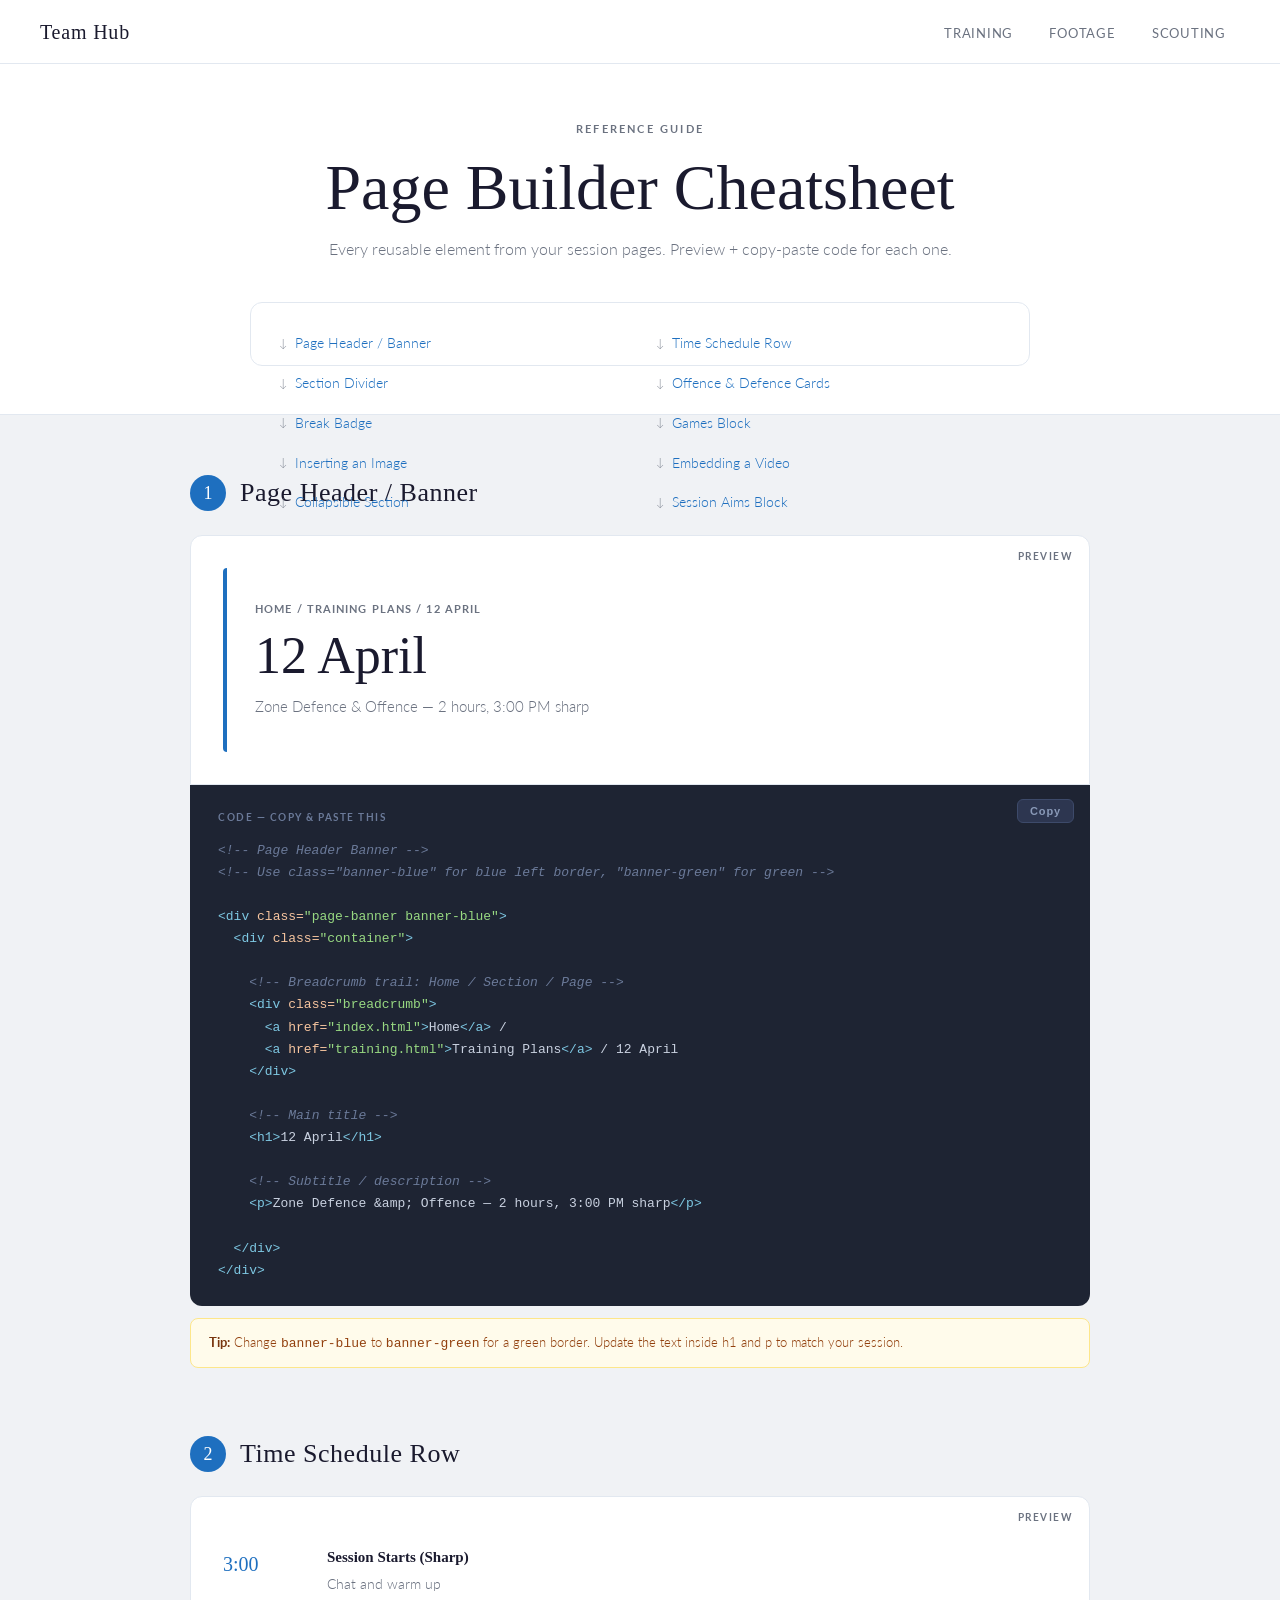
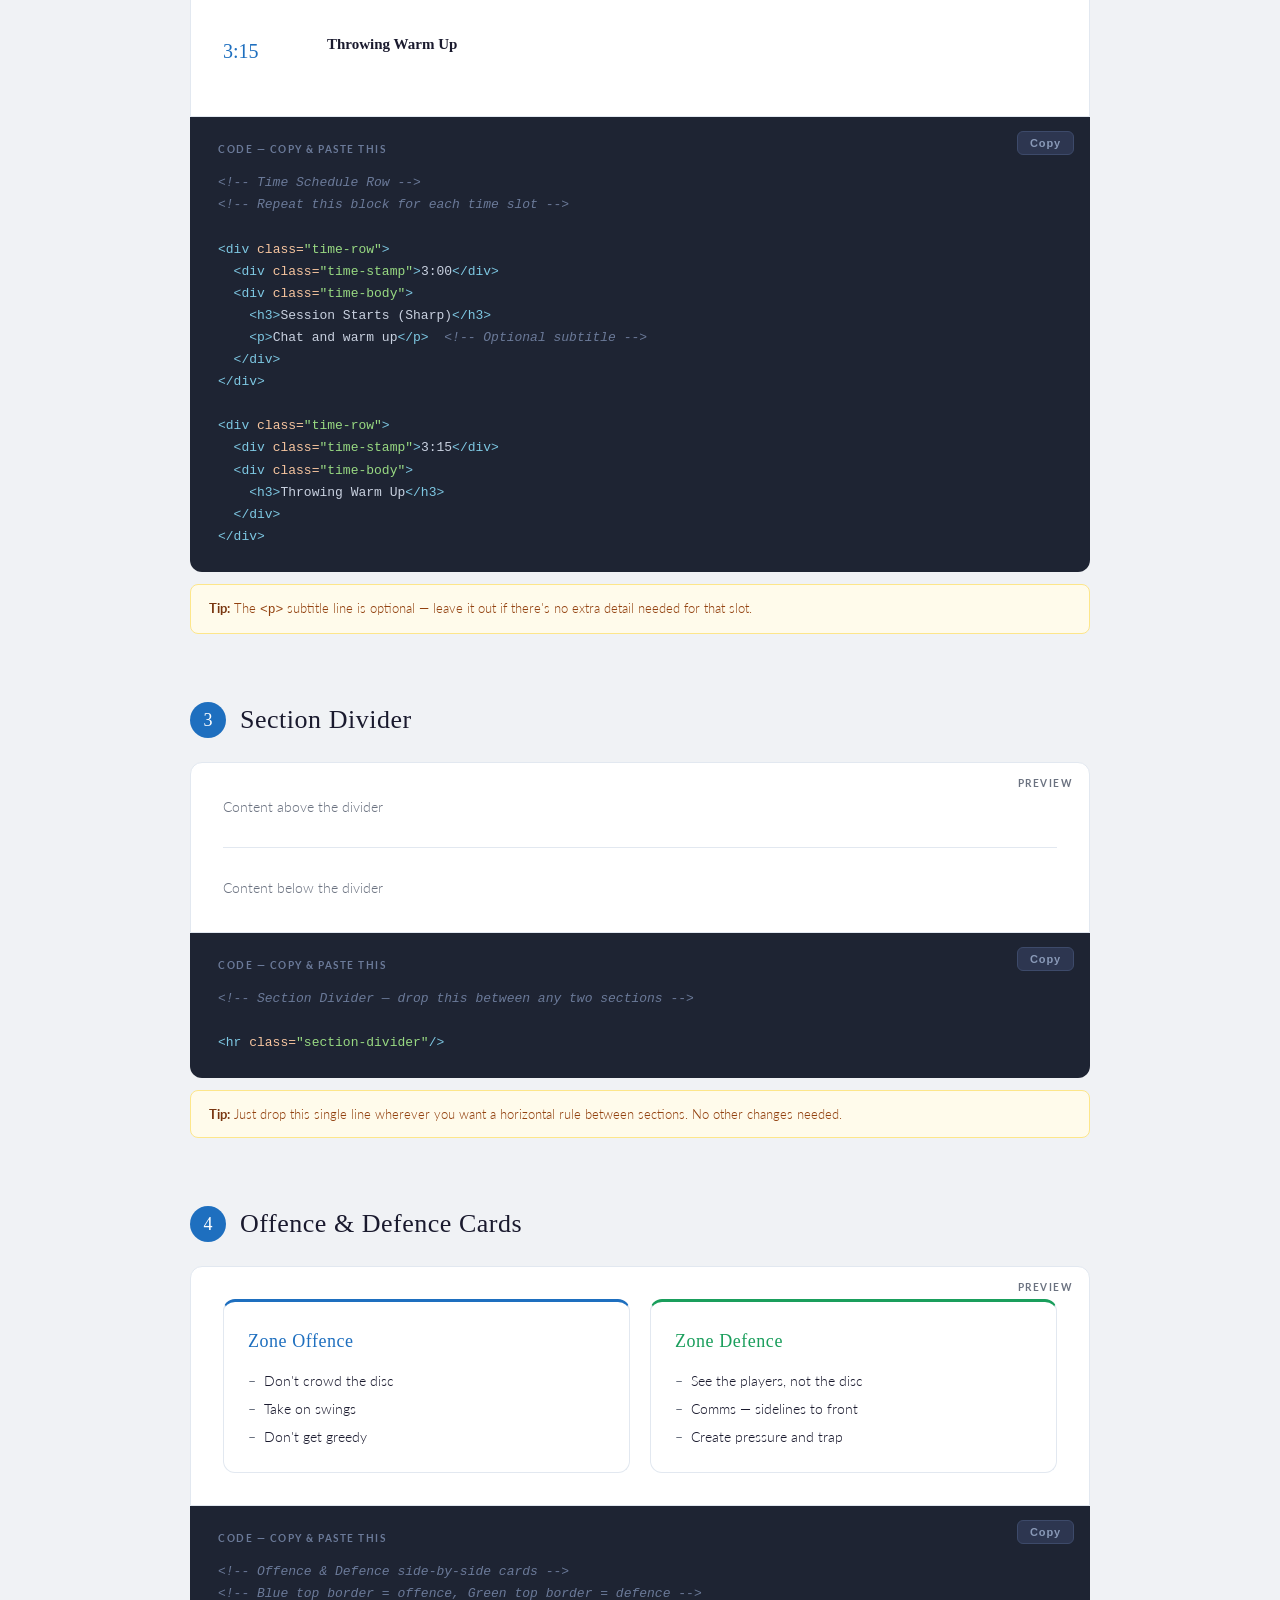
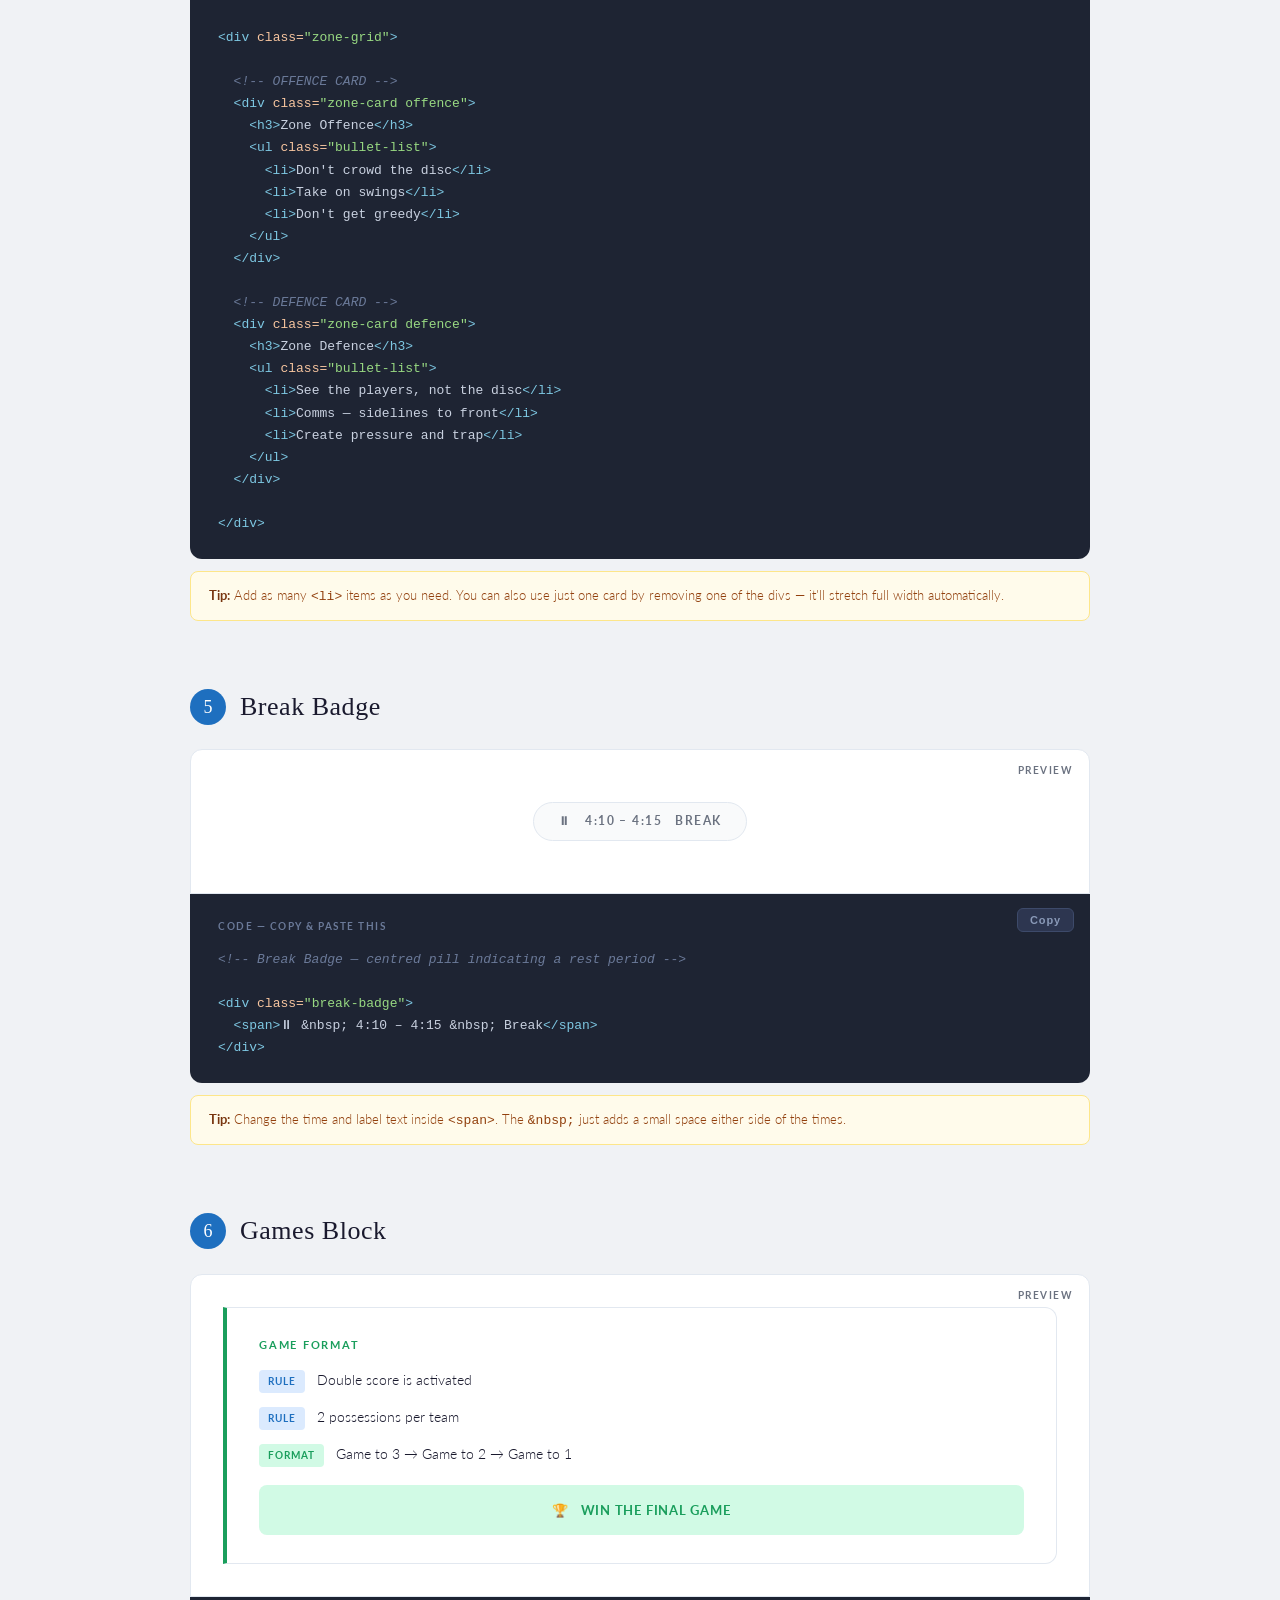
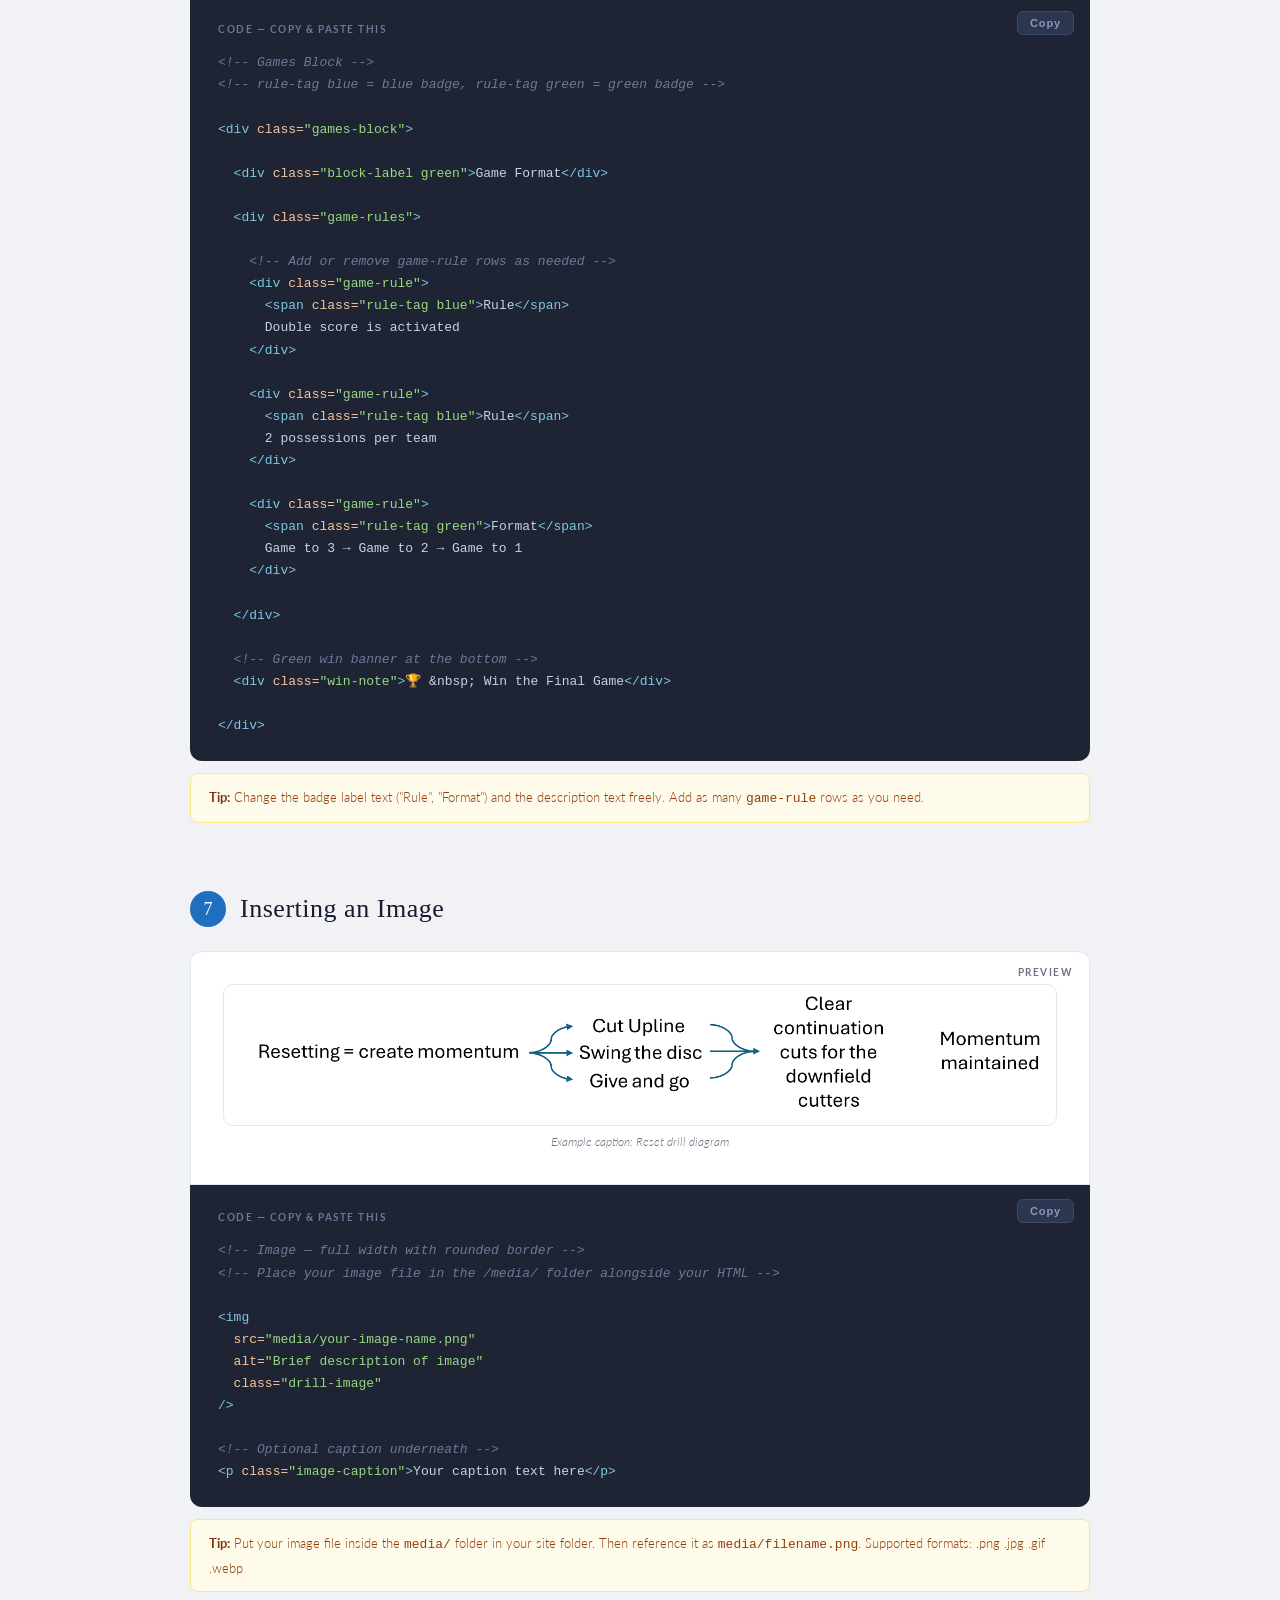
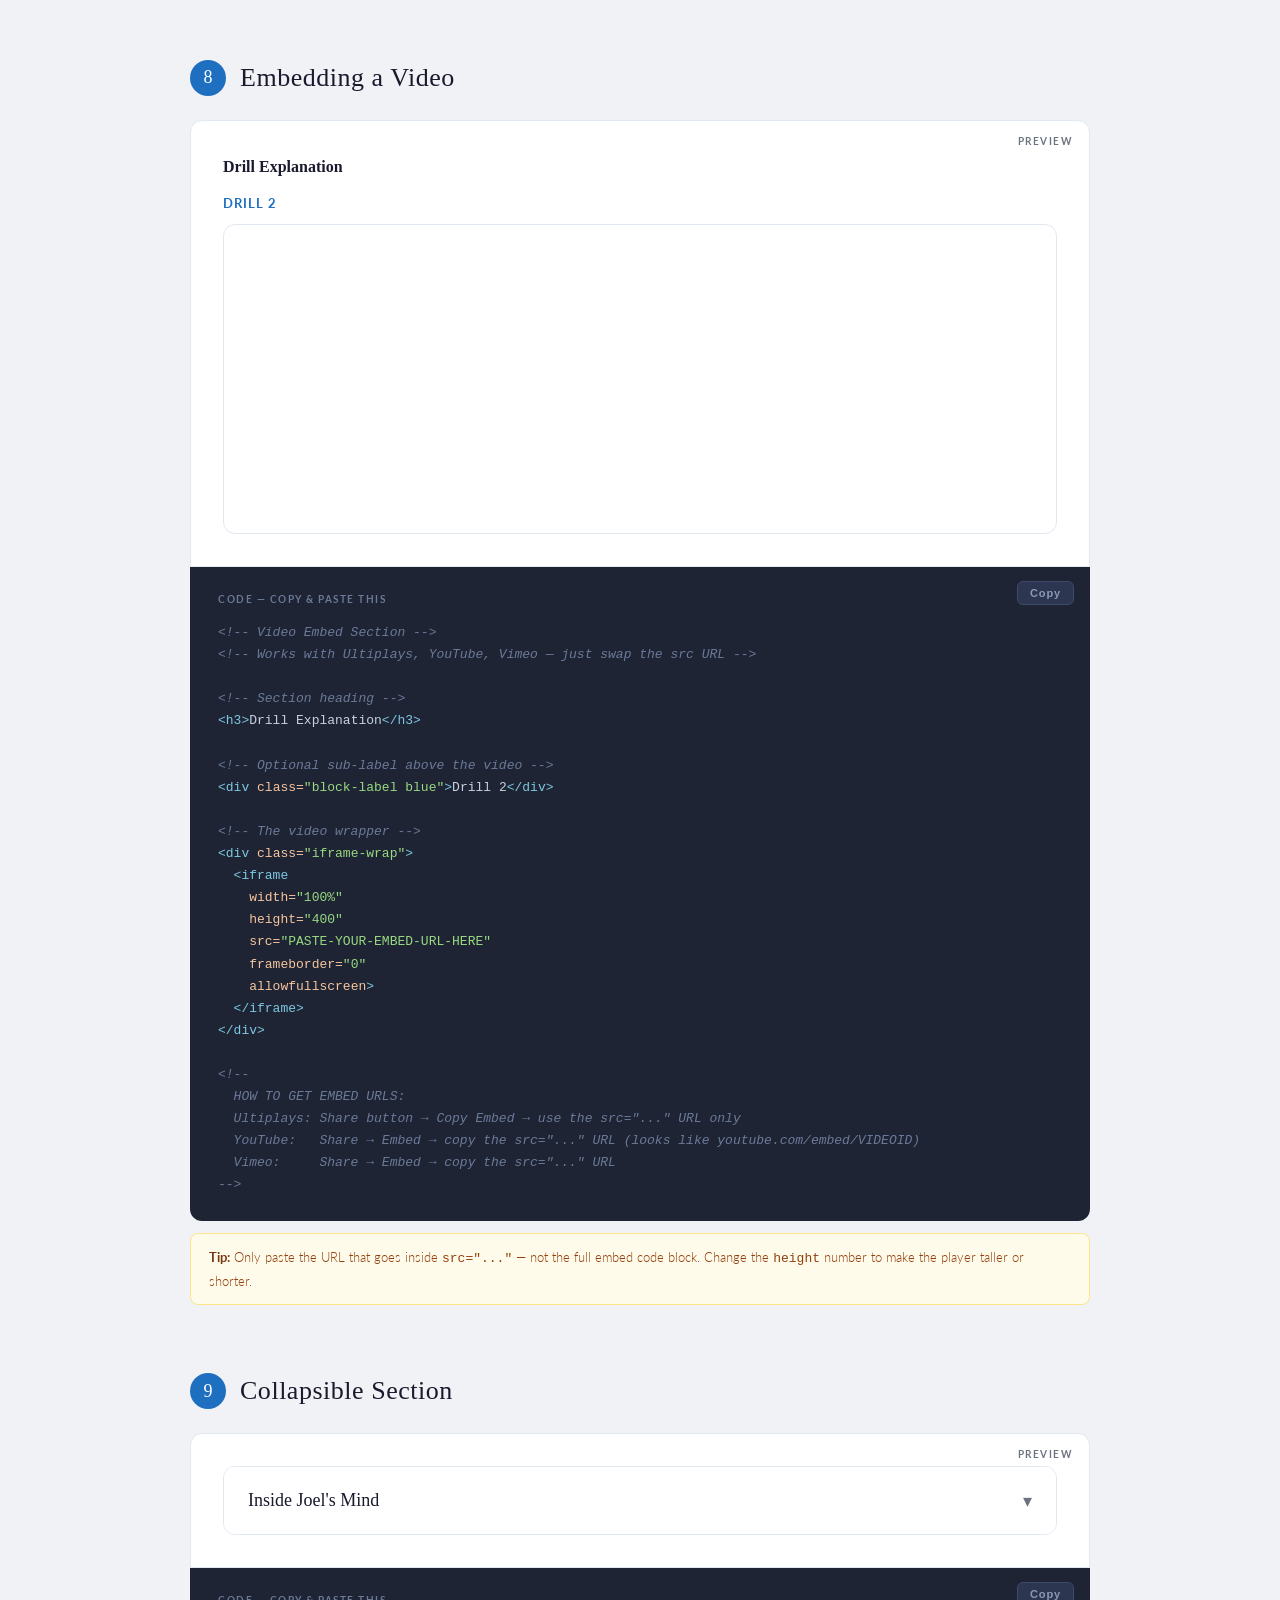
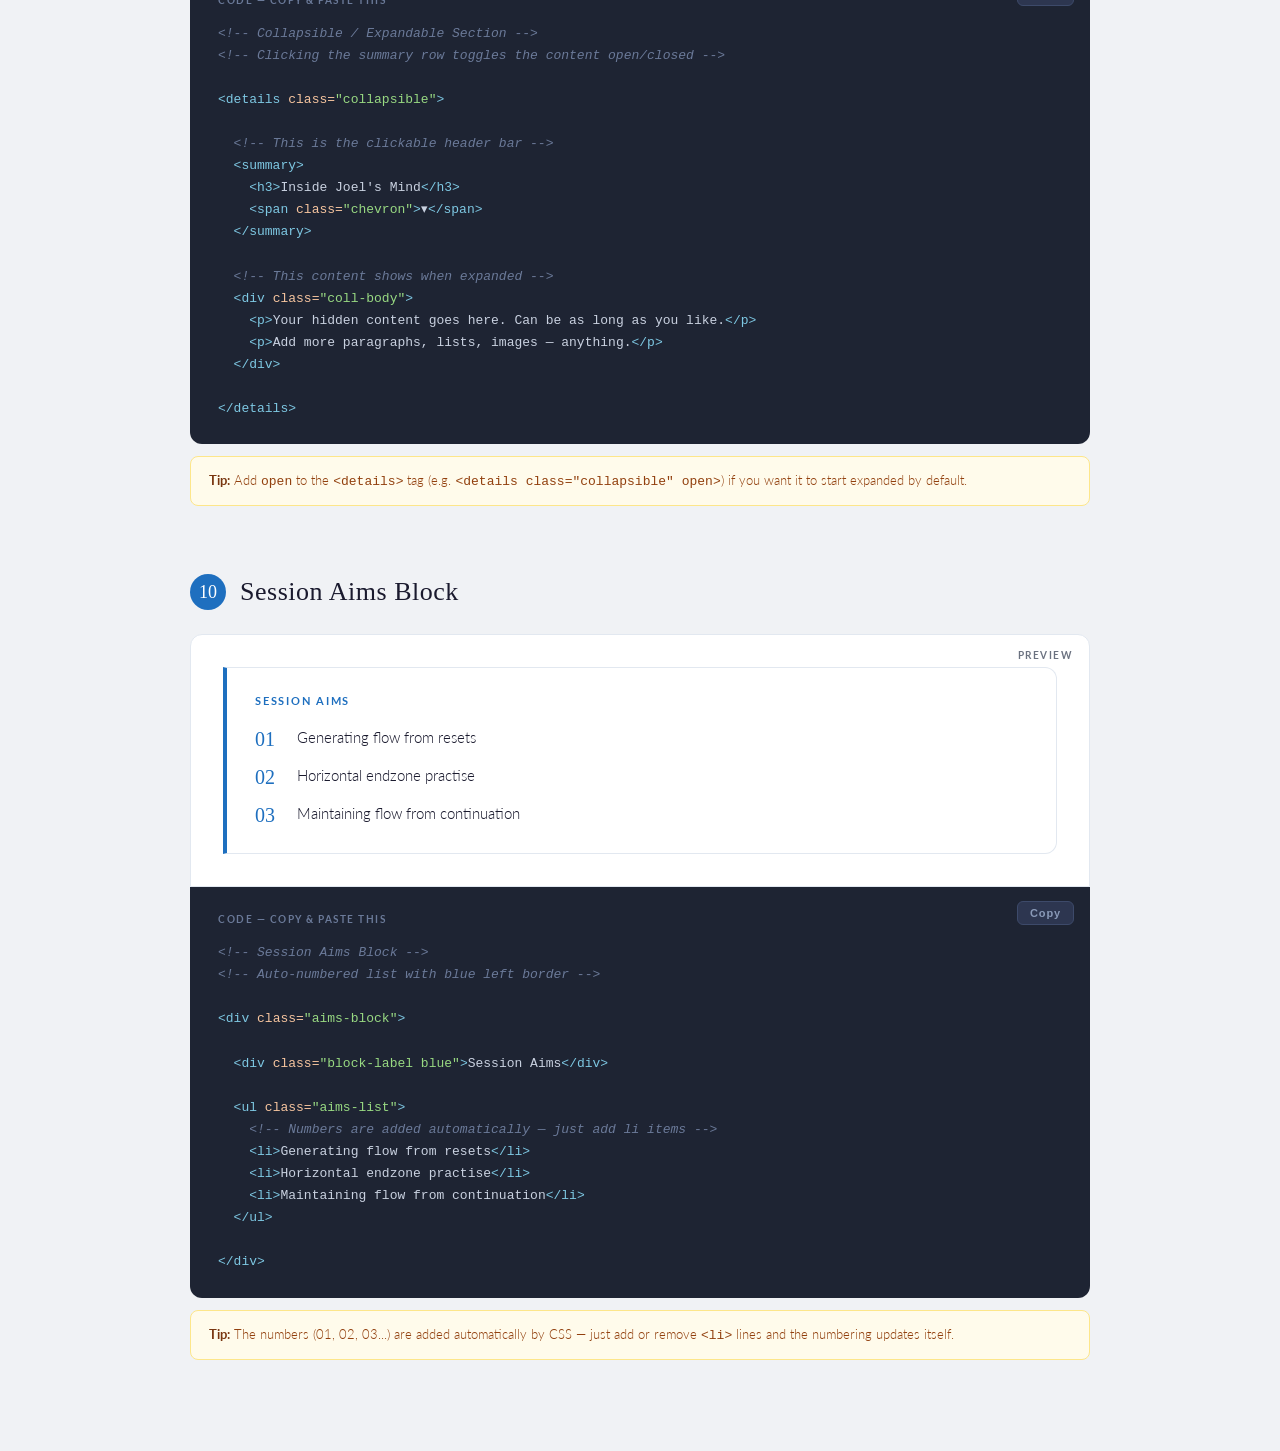
==== cheatsheet.html @ 5d192bc7 "removed Site" ====
<!DOCTYPE html>
<html lang="en">
<head>
  <meta charset="UTF-8"/>
  <meta name="viewport" content="width=device-width, initial-scale=1.0"/>
  <title>Page Builder Cheatsheet — Team Hub</title>
  <link rel="stylesheet" href="style.css"/>
  <style>

    /* =============================================
       TUTORIAL PAGE STYLES
       ============================================= */

    body { background: #f0f2f5; }

    .tut-hero {
      background: var(--white);
      border-bottom: 1px solid var(--border);
      padding: 56px 40px 48px;
      text-align: center;
    }

    .tut-hero .eyebrow {
      font-size: 11px;
      font-weight: 700;
      letter-spacing: 0.2em;
      text-transform: uppercase;
      color: var(--muted);
      margin-bottom: 14px;
    }

    .tut-hero h1 {
      font-size: clamp(36px, 6vw, 64px);
      color: var(--text);
      line-height: 1.1;
    }

    .tut-hero p {
      margin-top: 12px;
      font-size: 16px;
      color: var(--muted);
    }

    /* Table of contents */
    .toc {
      max-width: 780px;
      margin: 40px auto 0;
      background: var(--white);
      border: 1px solid var(--border);
      border-radius: 12px;
      padding: 24px 28px;
      display: grid;
      grid-template-columns: 1fr 1fr;
      gap: 8px 32px;
    }

    @media (max-width: 600px) { .toc { grid-template-columns: 1fr; } }

    .toc a {
      font-size: 14px;
      color: var(--blue);
      text-decoration: none;
      padding: 4px 0;
      display: flex;
      align-items: center;
      gap: 8px;
    }

    .toc a:hover { text-decoration: underline; }
    .toc a::before { content: '↓'; font-size: 11px; color: var(--muted); }

    /* Main layout */
    .tut-container {
      max-width: 980px;
      margin: 0 auto;
      padding: 56px 40px 100px;
      display: flex;
      flex-direction: column;
      gap: 64px;
    }

    /* Each component section */
    .component-section {
      display: flex;
      flex-direction: column;
      gap: 0;
    }

    .component-label {
      display: flex;
      align-items: center;
      gap: 14px;
      margin-bottom: 20px;
    }

    .component-label h2 {
      font-size: 26px;
      letter-spacing: 0.02em;
      color: var(--text);
    }

    .component-label .num {
      background: var(--blue);
      color: white;
      font-family: 'Mackintosh', Georgia, serif;
      font-size: 18px;
      width: 36px;
      height: 36px;
      border-radius: 50%;
      display: flex;
      align-items: center;
      justify-content: center;
      flex-shrink: 0;
    }

    /* Preview box */
    .preview-box {
      background: var(--white);
      border: 1px solid var(--border);
      border-radius: 12px 12px 0 0;
      padding: 32px;
      position: relative;
    }

    .preview-box::before {
      content: 'PREVIEW';
      position: absolute;
      top: 12px;
      right: 16px;
      font-size: 10px;
      font-weight: 700;
      letter-spacing: 0.15em;
      color: var(--muted);
    }

    /* Code box */
    .code-box {
      background: #1e2433;
      border-radius: 0 0 12px 12px;
      padding: 24px 28px;
      position: relative;
      overflow-x: auto;
    }

    .code-box::before {
      content: 'CODE — COPY & PASTE THIS';
      display: block;
      font-size: 10px;
      font-weight: 700;
      letter-spacing: 0.15em;
      color: #6b7a99;
      margin-bottom: 14px;
    }

    .code-box pre {
      margin: 0;
      white-space: pre;
      font-family: 'Courier New', monospace;
      font-size: 13px;
      line-height: 1.7;
      color: #c9d1e0;
    }

    .code-box .tag { color: #7ec8e3; }
    .code-box .attr { color: #f7c59f; }
    .code-box .val { color: #98d982; }
    .code-box .comment { color: #6b7a99; font-style: italic; }
    .code-box .str { color: #f4a261; }

    .copy-btn {
      position: absolute;
      top: 14px;
      right: 16px;
      background: #2d3650;
      border: 1px solid #3d4a6a;
      border-radius: 6px;
      padding: 5px 12px;
      font-size: 11px;
      font-weight: 700;
      letter-spacing: 0.08em;
      color: #8a9ab8;
      cursor: pointer;
      transition: background 0.2s, color 0.2s;
    }

    .copy-btn:hover { background: #3d4a6a; color: #c9d1e0; }
    .copy-btn.copied { background: var(--green); color: white; border-color: var(--green); }

    .tip-box {
      background: #fffbeb;
      border: 1px solid #fde68a;
      border-radius: 8px;
      padding: 12px 18px;
      font-size: 13px;
      color: #92400e;
      margin-top: 12px;
    }

    .tip-box strong { color: #78350f; }

    /* =============================================
       ALL THE ACTUAL COMPONENTS (reused from sessions)
       ============================================= */

    /* --- Page banner --- */
    .page-banner { padding: 48px 32px 40px; border-bottom: 1px solid var(--border); background: var(--white); }
    .page-banner .breadcrumb { font-size: 12px; letter-spacing: 0.1em; text-transform: uppercase; color: var(--muted); margin-bottom: 10px; }
    .page-banner h1 { font-size: clamp(36px, 6vw, 64px); line-height: 1.1; letter-spacing: 0.02em; color: var(--text); }
    .page-banner p { margin-top: 10px; font-size: 15px; color: var(--muted); }
    .banner-blue { border-left: 4px solid var(--blue); padding-left: 28px; }

    /* --- Divider --- */
    .section-divider { border: none; border-top: 1px solid var(--border); margin: 28px 0; }

    /* --- Time row --- */
    .time-row { display: grid; grid-template-columns: 80px 1fr; gap: 24px; align-items: start; padding: 16px 0; border-bottom: 1px solid var(--border); }
    .time-stamp { font-family: 'Mackintosh', Georgia, serif; font-size: 20px; color: var(--blue); padding-top: 2px; }
    .time-body h3 { font-size: 15px; font-weight: 700; color: var(--text); margin-bottom: 2px; }
    .time-body p { font-size: 14px; color: var(--muted); }

    /* --- Zone cards --- */
    .zone-grid { display: grid; grid-template-columns: 1fr 1fr; gap: 20px; }
    .zone-card { background: var(--white); border: 1px solid var(--border); border-radius: 12px; padding: 24px; }
    .zone-card.offence { border-top: 3px solid var(--blue); }
    .zone-card.defence { border-top: 3px solid var(--green); }
    .zone-card h3 { font-size: 18px; letter-spacing: 0.03em; margin-bottom: 14px; }
    .zone-card.offence h3 { color: var(--blue); }
    .zone-card.defence h3 { color: var(--green); }
    .bullet-list { list-style: none; display: flex; flex-direction: column; gap: 8px; }
    .bullet-list li { font-size: 13.5px; color: var(--text); padding-left: 16px; position: relative; line-height: 1.5; }
    .bullet-list li::before { content: '–'; position: absolute; left: 0; color: var(--muted); }

    /* --- Games block --- */
    .games-block { background: var(--white); border: 1px solid var(--border); border-left: 4px solid var(--green); border-radius: 0 12px 12px 0; padding: 28px 32px; }
    .block-label { font-size: 11px; font-weight: 700; letter-spacing: 0.16em; text-transform: uppercase; margin-bottom: 14px; }
    .block-label.green { color: var(--green); }
    .block-label.blue { color: var(--blue); }
    .game-rules { display: flex; flex-direction: column; gap: 12px; }
    .game-rule { display: flex; align-items: flex-start; gap: 12px; font-size: 14px; color: var(--text); }
    .rule-tag { font-size: 10px; font-weight: 700; letter-spacing: 0.1em; text-transform: uppercase; padding: 3px 9px; border-radius: 4px; white-space: nowrap; margin-top: 2px; }
    .rule-tag.blue { background: var(--blue-light); color: var(--blue); }
    .rule-tag.green { background: var(--green-light); color: var(--green); }
    .win-note { margin-top: 18px; padding: 14px 20px; background: var(--green-light); border-radius: 8px; font-size: 13px; font-weight: 700; letter-spacing: 0.06em; text-transform: uppercase; color: var(--green); text-align: center; }

    /* --- Break badge --- */
    .break-badge { display: flex; justify-content: center; margin: 20px 0; }
    .break-badge span { background: #f9fafb; border: 1px solid var(--border); border-radius: 99px; padding: 8px 24px; font-size: 12px; font-weight: 700; letter-spacing: 0.12em; text-transform: uppercase; color: var(--muted); }

    /* --- Image --- */
    .drill-image { width: 100%; border-radius: 10px; border: 1px solid var(--border); display: block; }
    .image-caption { font-size: 12px; color: var(--muted); font-style: italic; text-align: center; margin-top: 6px; }

    /* --- Iframe wrap --- */
    .iframe-wrap { background: var(--white); border: 1px solid var(--border); border-radius: 12px; overflow: hidden; padding: 4px; }
    .iframe-wrap iframe { display: block; width: 100%; border-radius: 9px; }

    /* --- Collapsible --- */
    .collapsible { border: 1px solid var(--border); border-radius: 12px; overflow: hidden; }
    .collapsible summary { display: flex; align-items: center; justify-content: space-between; padding: 18px 24px; cursor: pointer; background: var(--white); list-style: none; user-select: none; }
    .collapsible summary::-webkit-details-marker { display: none; }
    .collapsible summary h3 { font-size: 18px; color: var(--text); }
    .collapsible summary .chevron { font-size: 18px; color: var(--muted); transition: transform 0.3s; }
    details[open] .chevron { transform: rotate(180deg); }
    .collapsible .coll-body { padding: 24px; background: #fafbfc; border-top: 1px solid var(--border); font-size: 14px; color: var(--text); line-height: 1.8; }

    /* --- Aims block --- */
    .aims-block { background: var(--white); border: 1px solid var(--border); border-left: 4px solid var(--blue); border-radius: 0 12px 12px 0; padding: 24px 28px; }
    .aims-list { list-style: none; counter-reset: aims; display: flex; flex-direction: column; gap: 10px; }
    .aims-list li { counter-increment: aims; display: flex; align-items: flex-start; gap: 14px; font-size: 15px; color: var(--text); }
    .aims-list li::before { content: counter(aims, decimal-leading-zero); font-family: 'Mackintosh', Georgia, serif; font-size: 20px; color: var(--blue); min-width: 28px; line-height: 1.4; }

  </style>
</head>
<body>

  <nav>
    <a class="nav-logo" href="index.html">Team Hub</a>
    <ul class="nav-links">
      <li><a href="training.html">Training</a></li>
      <li><a href="footage.html">Footage</a></li>
      <li><a href="scouting.html">Scouting</a></li>
    </ul>
  </nav>

  <!-- Hero -->
  <div class="tut-hero">
    <div class="eyebrow">Reference Guide</div>
    <h1>Page Builder Cheatsheet</h1>
    <p>Every reusable element from your session pages. Preview + copy-paste code for each one.</p>

    <nav class="toc">
      <a href="#banner">Page Header / Banner</a>
      <a href="#timeline">Time Schedule Row</a>
      <a href="#divider">Section Divider</a>
      <a href="#zone-cards">Offence &amp; Defence Cards</a>
      <a href="#break">Break Badge</a>
      <a href="#games">Games Block</a>
      <a href="#image">Inserting an Image</a>
      <a href="#video">Embedding a Video</a>
      <a href="#collapsible">Collapsible Section</a>
      <a href="#aims">Session Aims Block</a>
    </nav>
  </div>

  <div class="tut-container">

    <!-- ============================================================
         1. PAGE HEADER / BANNER
         ============================================================ -->
    <div class="component-section" id="banner">
      <div class="component-label">
        <div class="num">1</div>
        <h2>Page Header / Banner</h2>
      </div>

      <div class="preview-box">
        <div style="background:var(--white); border-left:4px solid var(--blue); padding: 32px 28px; border-radius:4px;">
          <div style="font-size:11px;font-weight:700;letter-spacing:0.1em;text-transform:uppercase;color:var(--muted);margin-bottom:8px;">
            <a href="#" style="color:var(--muted);text-decoration:none;">Home</a> / <a href="#" style="color:var(--muted);text-decoration:none;">Training Plans</a> / 12 April
          </div>
          <h1 style="font-size:52px;line-height:1.1;color:var(--text);">12 April</h1>
          <p style="margin-top:10px;font-size:15px;color:var(--muted);">Zone Defence &amp; Offence — 2 hours, 3:00 PM sharp</p>
        </div>
      </div>

      <div class="code-box">
        <button class="copy-btn" onclick="copyCode(this)">Copy</button>
        <pre>
<span class="comment">&lt;!-- Page Header Banner --&gt;</span>
<span class="comment">&lt;!-- Use class="banner-blue" for blue left border, "banner-green" for green --&gt;</span>

<span class="tag">&lt;div</span> <span class="attr">class=</span><span class="val">"page-banner banner-blue"</span><span class="tag">&gt;</span>
  <span class="tag">&lt;div</span> <span class="attr">class=</span><span class="val">"container"</span><span class="tag">&gt;</span>

    <span class="comment">&lt;!-- Breadcrumb trail: Home / Section / Page --&gt;</span>
    <span class="tag">&lt;div</span> <span class="attr">class=</span><span class="val">"breadcrumb"</span><span class="tag">&gt;</span>
      <span class="tag">&lt;a</span> <span class="attr">href=</span><span class="val">"index.html"</span><span class="tag">&gt;</span>Home<span class="tag">&lt;/a&gt;</span> /
      <span class="tag">&lt;a</span> <span class="attr">href=</span><span class="val">"training.html"</span><span class="tag">&gt;</span>Training Plans<span class="tag">&lt;/a&gt;</span> / 12 April
    <span class="tag">&lt;/div&gt;</span>

    <span class="comment">&lt;!-- Main title --&gt;</span>
    <span class="tag">&lt;h1&gt;</span>12 April<span class="tag">&lt;/h1&gt;</span>

    <span class="comment">&lt;!-- Subtitle / description --&gt;</span>
    <span class="tag">&lt;p&gt;</span>Zone Defence &amp;amp; Offence — 2 hours, 3:00 PM sharp<span class="tag">&lt;/p&gt;</span>

  <span class="tag">&lt;/div&gt;</span>
<span class="tag">&lt;/div&gt;</span></pre>
      </div>
      <div class="tip-box"><strong>Tip:</strong> Change <code>banner-blue</code> to <code>banner-green</code> for a green border. Update the text inside h1 and p to match your session.</div>
    </div>


    <!-- ============================================================
         2. TIME SCHEDULE ROW
         ============================================================ -->
    <div class="component-section" id="timeline">
      <div class="component-label">
        <div class="num">2</div>
        <h2>Time Schedule Row</h2>
      </div>

      <div class="preview-box">
        <div class="time-row" style="border-bottom:none;">
          <div class="time-stamp">3:00</div>
          <div class="time-body">
            <h3>Session Starts (Sharp)</h3>
            <p>Chat and warm up</p>
          </div>
        </div>
        <div class="time-row" style="border-bottom:none; margin-top:4px;">
          <div class="time-stamp">3:15</div>
          <div class="time-body">
            <h3>Throwing Warm Up</h3>
          </div>
        </div>
      </div>

      <div class="code-box">
        <button class="copy-btn" onclick="copyCode(this)">Copy</button>
        <pre>
<span class="comment">&lt;!-- Time Schedule Row --&gt;</span>
<span class="comment">&lt;!-- Repeat this block for each time slot --&gt;</span>

<span class="tag">&lt;div</span> <span class="attr">class=</span><span class="val">"time-row"</span><span class="tag">&gt;</span>
  <span class="tag">&lt;div</span> <span class="attr">class=</span><span class="val">"time-stamp"</span><span class="tag">&gt;</span>3:00<span class="tag">&lt;/div&gt;</span>
  <span class="tag">&lt;div</span> <span class="attr">class=</span><span class="val">"time-body"</span><span class="tag">&gt;</span>
    <span class="tag">&lt;h3&gt;</span>Session Starts (Sharp)<span class="tag">&lt;/h3&gt;</span>
    <span class="tag">&lt;p&gt;</span>Chat and warm up<span class="tag">&lt;/p&gt;</span>  <span class="comment">&lt;!-- Optional subtitle --&gt;</span>
  <span class="tag">&lt;/div&gt;</span>
<span class="tag">&lt;/div&gt;</span>

<span class="tag">&lt;div</span> <span class="attr">class=</span><span class="val">"time-row"</span><span class="tag">&gt;</span>
  <span class="tag">&lt;div</span> <span class="attr">class=</span><span class="val">"time-stamp"</span><span class="tag">&gt;</span>3:15<span class="tag">&lt;/div&gt;</span>
  <span class="tag">&lt;div</span> <span class="attr">class=</span><span class="val">"time-body"</span><span class="tag">&gt;</span>
    <span class="tag">&lt;h3&gt;</span>Throwing Warm Up<span class="tag">&lt;/h3&gt;</span>
  <span class="tag">&lt;/div&gt;</span>
<span class="tag">&lt;/div&gt;</span></pre>
      </div>
      <div class="tip-box"><strong>Tip:</strong> The <code>&lt;p&gt;</code> subtitle line is optional — leave it out if there's no extra detail needed for that slot.</div>
    </div>


    <!-- ============================================================
         3. SECTION DIVIDER
         ============================================================ -->
    <div class="component-section" id="divider">
      <div class="component-label">
        <div class="num">3</div>
        <h2>Section Divider</h2>
      </div>

      <div class="preview-box">
        <p style="font-size:14px;color:var(--muted);margin-bottom:16px;">Content above the divider</p>
        <hr class="section-divider"/>
        <p style="font-size:14px;color:var(--muted);margin-top:16px;">Content below the divider</p>
      </div>

      <div class="code-box">
        <button class="copy-btn" onclick="copyCode(this)">Copy</button>
        <pre>
<span class="comment">&lt;!-- Section Divider — drop this between any two sections --&gt;</span>

<span class="tag">&lt;hr</span> <span class="attr">class=</span><span class="val">"section-divider"</span><span class="tag">/&gt;</span></pre>
      </div>
      <div class="tip-box"><strong>Tip:</strong> Just drop this single line wherever you want a horizontal rule between sections. No other changes needed.</div>
    </div>


    <!-- ============================================================
         4. OFFENCE & DEFENCE CARDS
         ============================================================ -->
    <div class="component-section" id="zone-cards">
      <div class="component-label">
        <div class="num">4</div>
        <h2>Offence &amp; Defence Cards</h2>
      </div>

      <div class="preview-box">
        <div class="zone-grid">
          <div class="zone-card offence">
            <h3>Zone Offence</h3>
            <ul class="bullet-list">
              <li>Don't crowd the disc</li>
              <li>Take on swings</li>
              <li>Don't get greedy</li>
            </ul>
          </div>
          <div class="zone-card defence">
            <h3>Zone Defence</h3>
            <ul class="bullet-list">
              <li>See the players, not the disc</li>
              <li>Comms — sidelines to front</li>
              <li>Create pressure and trap</li>
            </ul>
          </div>
        </div>
      </div>

      <div class="code-box">
        <button class="copy-btn" onclick="copyCode(this)">Copy</button>
        <pre>
<span class="comment">&lt;!-- Offence & Defence side-by-side cards --&gt;</span>
<span class="comment">&lt;!-- Blue top border = offence, Green top border = defence --&gt;</span>

<span class="tag">&lt;div</span> <span class="attr">class=</span><span class="val">"zone-grid"</span><span class="tag">&gt;</span>

  <span class="comment">&lt;!-- OFFENCE CARD --&gt;</span>
  <span class="tag">&lt;div</span> <span class="attr">class=</span><span class="val">"zone-card offence"</span><span class="tag">&gt;</span>
    <span class="tag">&lt;h3&gt;</span>Zone Offence<span class="tag">&lt;/h3&gt;</span>
    <span class="tag">&lt;ul</span> <span class="attr">class=</span><span class="val">"bullet-list"</span><span class="tag">&gt;</span>
      <span class="tag">&lt;li&gt;</span>Don't crowd the disc<span class="tag">&lt;/li&gt;</span>
      <span class="tag">&lt;li&gt;</span>Take on swings<span class="tag">&lt;/li&gt;</span>
      <span class="tag">&lt;li&gt;</span>Don't get greedy<span class="tag">&lt;/li&gt;</span>
    <span class="tag">&lt;/ul&gt;</span>
  <span class="tag">&lt;/div&gt;</span>

  <span class="comment">&lt;!-- DEFENCE CARD --&gt;</span>
  <span class="tag">&lt;div</span> <span class="attr">class=</span><span class="val">"zone-card defence"</span><span class="tag">&gt;</span>
    <span class="tag">&lt;h3&gt;</span>Zone Defence<span class="tag">&lt;/h3&gt;</span>
    <span class="tag">&lt;ul</span> <span class="attr">class=</span><span class="val">"bullet-list"</span><span class="tag">&gt;</span>
      <span class="tag">&lt;li&gt;</span>See the players, not the disc<span class="tag">&lt;/li&gt;</span>
      <span class="tag">&lt;li&gt;</span>Comms — sidelines to front<span class="tag">&lt;/li&gt;</span>
      <span class="tag">&lt;li&gt;</span>Create pressure and trap<span class="tag">&lt;/li&gt;</span>
    <span class="tag">&lt;/ul&gt;</span>
  <span class="tag">&lt;/div&gt;</span>

<span class="tag">&lt;/div&gt;</span></pre>
      </div>
      <div class="tip-box"><strong>Tip:</strong> Add as many <code>&lt;li&gt;</code> items as you need. You can also use just one card by removing one of the divs — it'll stretch full width automatically.</div>
    </div>


    <!-- ============================================================
         5. BREAK BADGE
         ============================================================ -->
    <div class="component-section" id="break">
      <div class="component-label">
        <div class="num">5</div>
        <h2>Break Badge</h2>
      </div>

      <div class="preview-box">
        <div class="break-badge">
          <span>⏸ &nbsp; 4:10 – 4:15 &nbsp; Break</span>
        </div>
      </div>

      <div class="code-box">
        <button class="copy-btn" onclick="copyCode(this)">Copy</button>
        <pre>
<span class="comment">&lt;!-- Break Badge — centred pill indicating a rest period --&gt;</span>

<span class="tag">&lt;div</span> <span class="attr">class=</span><span class="val">"break-badge"</span><span class="tag">&gt;</span>
  <span class="tag">&lt;span&gt;</span>⏸ &amp;nbsp; 4:10 – 4:15 &amp;nbsp; Break<span class="tag">&lt;/span&gt;</span>
<span class="tag">&lt;/div&gt;</span></pre>
      </div>
      <div class="tip-box"><strong>Tip:</strong> Change the time and label text inside <code>&lt;span&gt;</code>. The <code>&amp;nbsp;</code> just adds a small space either side of the times.</div>
    </div>


    <!-- ============================================================
         6. GAMES BLOCK
         ============================================================ -->
    <div class="component-section" id="games">
      <div class="component-label">
        <div class="num">6</div>
        <h2>Games Block</h2>
      </div>

      <div class="preview-box">
        <div class="games-block">
          <div class="block-label green">Game Format</div>
          <div class="game-rules">
            <div class="game-rule">
              <span class="rule-tag blue">Rule</span>
              Double score is activated
            </div>
            <div class="game-rule">
              <span class="rule-tag blue">Rule</span>
              2 possessions per team
            </div>
            <div class="game-rule">
              <span class="rule-tag green">Format</span>
              Game to 3 → Game to 2 → Game to 1
            </div>
          </div>
          <div class="win-note">🏆 &nbsp; Win the Final Game</div>
        </div>
      </div>

      <div class="code-box">
        <button class="copy-btn" onclick="copyCode(this)">Copy</button>
        <pre>
<span class="comment">&lt;!-- Games Block --&gt;</span>
<span class="comment">&lt;!-- rule-tag blue = blue badge, rule-tag green = green badge --&gt;</span>

<span class="tag">&lt;div</span> <span class="attr">class=</span><span class="val">"games-block"</span><span class="tag">&gt;</span>

  <span class="tag">&lt;div</span> <span class="attr">class=</span><span class="val">"block-label green"</span><span class="tag">&gt;</span>Game Format<span class="tag">&lt;/div&gt;</span>

  <span class="tag">&lt;div</span> <span class="attr">class=</span><span class="val">"game-rules"</span><span class="tag">&gt;</span>

    <span class="comment">&lt;!-- Add or remove game-rule rows as needed --&gt;</span>
    <span class="tag">&lt;div</span> <span class="attr">class=</span><span class="val">"game-rule"</span><span class="tag">&gt;</span>
      <span class="tag">&lt;span</span> <span class="attr">class=</span><span class="val">"rule-tag blue"</span><span class="tag">&gt;</span>Rule<span class="tag">&lt;/span&gt;</span>
      Double score is activated
    <span class="tag">&lt;/div&gt;</span>

    <span class="tag">&lt;div</span> <span class="attr">class=</span><span class="val">"game-rule"</span><span class="tag">&gt;</span>
      <span class="tag">&lt;span</span> <span class="attr">class=</span><span class="val">"rule-tag blue"</span><span class="tag">&gt;</span>Rule<span class="tag">&lt;/span&gt;</span>
      2 possessions per team
    <span class="tag">&lt;/div&gt;</span>

    <span class="tag">&lt;div</span> <span class="attr">class=</span><span class="val">"game-rule"</span><span class="tag">&gt;</span>
      <span class="tag">&lt;span</span> <span class="attr">class=</span><span class="val">"rule-tag green"</span><span class="tag">&gt;</span>Format<span class="tag">&lt;/span&gt;</span>
      Game to 3 → Game to 2 → Game to 1
    <span class="tag">&lt;/div&gt;</span>

  <span class="tag">&lt;/div&gt;</span>

  <span class="comment">&lt;!-- Green win banner at the bottom --&gt;</span>
  <span class="tag">&lt;div</span> <span class="attr">class=</span><span class="val">"win-note"</span><span class="tag">&gt;</span>🏆 &amp;nbsp; Win the Final Game<span class="tag">&lt;/div&gt;</span>

<span class="tag">&lt;/div&gt;</span></pre>
      </div>
      <div class="tip-box"><strong>Tip:</strong> Change the badge label text ("Rule", "Format") and the description text freely. Add as many <code>game-rule</code> rows as you need.</div>
    </div>


    <!-- ============================================================
         7. INSERTING AN IMAGE
         ============================================================ -->
    <div class="component-section" id="image">
      <div class="component-label">
        <div class="num">7</div>
        <h2>Inserting an Image</h2>
      </div>

      <div class="preview-box">
        <img src="media/image4.png" alt="Example drill diagram" class="drill-image"/>
        <p class="image-caption">Example caption: Reset drill diagram</p>
      </div>

      <div class="code-box">
        <button class="copy-btn" onclick="copyCode(this)">Copy</button>
        <pre>
<span class="comment">&lt;!-- Image — full width with rounded border --&gt;</span>
<span class="comment">&lt;!-- Place your image file in the /media/ folder alongside your HTML --&gt;</span>

<span class="tag">&lt;img</span>
  <span class="attr">src=</span><span class="val">"media/your-image-name.png"</span>
  <span class="attr">alt=</span><span class="val">"Brief description of image"</span>
  <span class="attr">class=</span><span class="val">"drill-image"</span>
<span class="tag">/&gt;</span>

<span class="comment">&lt;!-- Optional caption underneath --&gt;</span>
<span class="tag">&lt;p</span> <span class="attr">class=</span><span class="val">"image-caption"</span><span class="tag">&gt;</span>Your caption text here<span class="tag">&lt;/p&gt;</span></pre>
      </div>
      <div class="tip-box"><strong>Tip:</strong> Put your image file inside the <code>media/</code> folder in your site folder. Then reference it as <code>media/filename.png</code>. Supported formats: .png .jpg .gif .webp</div>
    </div>


    <!-- ============================================================
         8. EMBEDDING A VIDEO
         ============================================================ -->
    <div class="component-section" id="video">
      <div class="component-label">
        <div class="num">8</div>
        <h2>Embedding a Video</h2>
      </div>

      <div class="preview-box">
        <h3 style="font-size:16px;font-weight:700;color:var(--text);margin-bottom:12px;">Drill Explanation</h3>
        <div style="font-size:13px;font-weight:700;letter-spacing:0.08em;text-transform:uppercase;color:var(--blue);margin-bottom:10px;">Drill 2</div>
        <div class="iframe-wrap">
          <iframe width="100%" height="300" src="https://www.ultiplays.com/embed/N3BJ0vMN4auEXJxwNj4R" frameborder="0" allowfullscreen></iframe>
        </div>
      </div>

      <div class="code-box">
        <button class="copy-btn" onclick="copyCode(this)">Copy</button>
        <pre>
<span class="comment">&lt;!-- Video Embed Section --&gt;</span>
<span class="comment">&lt;!-- Works with Ultiplays, YouTube, Vimeo — just swap the src URL --&gt;</span>

<span class="comment">&lt;!-- Section heading --&gt;</span>
<span class="tag">&lt;h3&gt;</span>Drill Explanation<span class="tag">&lt;/h3&gt;</span>

<span class="comment">&lt;!-- Optional sub-label above the video --&gt;</span>
<span class="tag">&lt;div</span> <span class="attr">class=</span><span class="val">"block-label blue"</span><span class="tag">&gt;</span>Drill 2<span class="tag">&lt;/div&gt;</span>

<span class="comment">&lt;!-- The video wrapper --&gt;</span>
<span class="tag">&lt;div</span> <span class="attr">class=</span><span class="val">"iframe-wrap"</span><span class="tag">&gt;</span>
  <span class="tag">&lt;iframe</span>
    <span class="attr">width=</span><span class="val">"100%"</span>
    <span class="attr">height=</span><span class="val">"400"</span>
    <span class="attr">src=</span><span class="val">"PASTE-YOUR-EMBED-URL-HERE"</span>
    <span class="attr">frameborder=</span><span class="val">"0"</span>
    <span class="attr">allowfullscreen</span><span class="tag">&gt;</span>
  <span class="tag">&lt;/iframe&gt;</span>
<span class="tag">&lt;/div&gt;</span>

<span class="comment">&lt;!--
  HOW TO GET EMBED URLS:
  Ultiplays: Share button → Copy Embed → use the src="..." URL only
  YouTube:   Share → Embed → copy the src="..." URL (looks like youtube.com/embed/VIDEOID)
  Vimeo:     Share → Embed → copy the src="..." URL
--&gt;</span></pre>
      </div>
      <div class="tip-box"><strong>Tip:</strong> Only paste the URL that goes inside <code>src="..."</code> — not the full embed code block. Change the <code>height</code> number to make the player taller or shorter.</div>
    </div>


    <!-- ============================================================
         9. COLLAPSIBLE SECTION ("Inside Joel's Mind")
         ============================================================ -->
    <div class="component-section" id="collapsible">
      <div class="component-label">
        <div class="num">9</div>
        <h2>Collapsible Section</h2>
      </div>

      <div class="preview-box">
        <details class="collapsible">
          <summary>
            <h3>Inside Joel's Mind</h3>
            <span class="chevron">▾</span>
          </summary>
          <div class="coll-body">
            <p>This content is hidden until the user clicks to expand it. Great for optional reading, long notes, or anything that shouldn't clutter the main page.</p>
            <p style="margin-top:10px;">You can put any content in here — text, bullet lists, images, even more code blocks.</p>
          </div>
        </details>
      </div>

      <div class="code-box">
        <button class="copy-btn" onclick="copyCode(this)">Copy</button>
        <pre>
<span class="comment">&lt;!-- Collapsible / Expandable Section --&gt;</span>
<span class="comment">&lt;!-- Clicking the summary row toggles the content open/closed --&gt;</span>

<span class="tag">&lt;details</span> <span class="attr">class=</span><span class="val">"collapsible"</span><span class="tag">&gt;</span>

  <span class="comment">&lt;!-- This is the clickable header bar --&gt;</span>
  <span class="tag">&lt;summary&gt;</span>
    <span class="tag">&lt;h3&gt;</span>Inside Joel's Mind<span class="tag">&lt;/h3&gt;</span>
    <span class="tag">&lt;span</span> <span class="attr">class=</span><span class="val">"chevron"</span><span class="tag">&gt;</span>▾<span class="tag">&lt;/span&gt;</span>
  <span class="tag">&lt;/summary&gt;</span>

  <span class="comment">&lt;!-- This content shows when expanded --&gt;</span>
  <span class="tag">&lt;div</span> <span class="attr">class=</span><span class="val">"coll-body"</span><span class="tag">&gt;</span>
    <span class="tag">&lt;p&gt;</span>Your hidden content goes here. Can be as long as you like.<span class="tag">&lt;/p&gt;</span>
    <span class="tag">&lt;p&gt;</span>Add more paragraphs, lists, images — anything.<span class="tag">&lt;/p&gt;</span>
  <span class="tag">&lt;/div&gt;</span>

<span class="tag">&lt;/details&gt;</span></pre>
      </div>
      <div class="tip-box"><strong>Tip:</strong> Add <code>open</code> to the <code>&lt;details&gt;</code> tag (e.g. <code>&lt;details class="collapsible" open&gt;</code>) if you want it to start expanded by default.</div>
    </div>


    <!-- ============================================================
         10. SESSION AIMS BLOCK
         ============================================================ -->
    <div class="component-section" id="aims">
      <div class="component-label">
        <div class="num">10</div>
        <h2>Session Aims Block</h2>
      </div>

      <div class="preview-box">
        <div class="aims-block">
          <div class="block-label blue">Session Aims</div>
          <ul class="aims-list">
            <li>Generating flow from resets</li>
            <li>Horizontal endzone practise</li>
            <li>Maintaining flow from continuation</li>
          </ul>
        </div>
      </div>

      <div class="code-box">
        <button class="copy-btn" onclick="copyCode(this)">Copy</button>
        <pre>
<span class="comment">&lt;!-- Session Aims Block --&gt;</span>
<span class="comment">&lt;!-- Auto-numbered list with blue left border --&gt;</span>

<span class="tag">&lt;div</span> <span class="attr">class=</span><span class="val">"aims-block"</span><span class="tag">&gt;</span>

  <span class="tag">&lt;div</span> <span class="attr">class=</span><span class="val">"block-label blue"</span><span class="tag">&gt;</span>Session Aims<span class="tag">&lt;/div&gt;</span>

  <span class="tag">&lt;ul</span> <span class="attr">class=</span><span class="val">"aims-list"</span><span class="tag">&gt;</span>
    <span class="comment">&lt;!-- Numbers are added automatically — just add li items --&gt;</span>
    <span class="tag">&lt;li&gt;</span>Generating flow from resets<span class="tag">&lt;/li&gt;</span>
    <span class="tag">&lt;li&gt;</span>Horizontal endzone practise<span class="tag">&lt;/li&gt;</span>
    <span class="tag">&lt;li&gt;</span>Maintaining flow from continuation<span class="tag">&lt;/li&gt;</span>
  <span class="tag">&lt;/ul&gt;</span>

<span class="tag">&lt;/div&gt;</span></pre>
      </div>
      <div class="tip-box"><strong>Tip:</strong> The numbers (01, 02, 03...) are added automatically by CSS — just add or remove <code>&lt;li&gt;</code> lines and the numbering updates itself.</div>
    </div>

  </div><!-- /tut-container -->

  <script>
    function copyCode(btn) {
      const pre = btn.closest('.code-box').querySelector('pre');
      const text = pre.innerText;
      navigator.clipboard.writeText(text).then(() => {
        btn.textContent = 'Copied!';
        btn.classList.add('copied');
        setTimeout(() => {
          btn.textContent = 'Copy';
          btn.classList.remove('copied');
        }, 2000);
      });
    }
  </script>

</body>
</html>
---- style.css ----
/* =============================================
   GLOBAL STYLES
   ============================================= */

@import url('https://fonts.googleapis.com/css2?family=Lato:wght@300;400;700&display=swap');

:root {
  --bg: #f8f9fb;
  --white: #ffffff;
  --text: #1a1a2e;
  --muted: #6b7280;
  --border: #e2e8f0;

  --blue: #1e6fbf;
  --blue-light: #dbeafe;
  --blue-glow: rgba(30,111,191,0.15);

  --green: #1a9e5c;
  --green-light: #d1fae5;
  --green-glow: rgba(26,158,92,0.15);

  --nav-height: 64px;
}

*, *::before, *::after { box-sizing: border-box; margin: 0; padding: 0; }

html { scroll-behavior: smooth; }

body {
  background: var(--bg);
  color: var(--text);
  font-family: 'Lato', sans-serif;
  font-weight: 300;
  line-height: 1.7;
  min-height: 100vh;
}

/* ---- Mackintosh font (headers) ---- */
/* Since ITCRennieMackintoshW02-Lt is a licensed font, we reference it
   assuming you will place the font file in the same folder.
   Fallback to Georgia for now. */
@font-face {
  font-family: 'Mackintosh';
  src: url('ITCRennieMackintoshW02-Lt.woff2') format('woff2'),
       url('ITCRennieMackintoshW02-Lt.woff') format('woff');
  font-weight: normal;
  font-style: normal;
}

h1, h2, h3, h4, .mac {
  font-family: 'Mackintosh', 'Palatino Linotype', Georgia, serif;
  font-weight: normal;
}

/* =============================================
   NAV
   ============================================= */
nav {
  position: sticky;
  top: 0;
  z-index: 100;
  background: var(--white);
  border-bottom: 1px solid var(--border);
  height: var(--nav-height);
  display: flex;
  align-items: center;
  padding: 0 40px;
  gap: 32px;
}

.nav-logo {
  font-family: 'Mackintosh', Georgia, serif;
  font-size: 20px;
  color: var(--text);
  text-decoration: none;
  margin-right: auto;
  letter-spacing: 0.04em;
}

.nav-links {
  display: flex;
  gap: 8px;
  list-style: none;
}

.nav-links a {
  text-decoration: none;
  font-size: 13px;
  font-weight: 400;
  letter-spacing: 0.06em;
  text-transform: uppercase;
  color: var(--muted);
  padding: 6px 14px;
  border-radius: 6px;
  transition: color 0.2s, background 0.2s;
}

.nav-links a:hover { color: var(--text); background: var(--bg); }
.nav-links a.active-blue { color: var(--blue); }
.nav-links a.active-green { color: var(--green); }

/* =============================================
   PAGE HEADER BANNER
   ============================================= */
.page-banner {
  padding: 64px 40px 56px;
  border-bottom: 1px solid var(--border);
  background: var(--white);
}

.page-banner .breadcrumb {
  font-size: 12px;
  letter-spacing: 0.1em;
  text-transform: uppercase;
  color: var(--muted);
  margin-bottom: 12px;
}

.page-banner .breadcrumb a {
  color: var(--muted);
  text-decoration: none;
}
.page-banner .breadcrumb a:hover { color: var(--text); }

.page-banner h1 {
  font-size: clamp(36px, 6vw, 64px);
  line-height: 1.1;
  letter-spacing: 0.02em;
  color: var(--text);
}

.page-banner p {
  margin-top: 12px;
  font-size: 16px;
  color: var(--muted);
  max-width: 520px;
}

.banner-blue { border-left: 4px solid var(--blue); padding-left: 36px; }
.banner-green { border-left: 4px solid var(--green); padding-left: 36px; }

/* =============================================
   CONTAINER
   ============================================= */
.container {
  max-width: 980px;
  margin: 0 auto;
  padding: 0 40px;
}

/* =============================================
   BACK LINK
   ============================================= */
.back-link {
  display: inline-flex;
  align-items: center;
  gap: 8px;
  font-size: 13px;
  font-weight: 400;
  letter-spacing: 0.06em;
  text-transform: uppercase;
  color: var(--muted);
  text-decoration: none;
  margin: 32px 0 0;
  transition: color 0.2s;
}
.back-link:hover { color: var(--text); }
.back-link::before { content: '←'; }

/* =============================================
   EMPTY STATE (for scouting/footage)
   ============================================= */
.empty-state {
  background: var(--white);
  border: 2px dashed var(--border);
  border-radius: 16px;
  padding: 64px 40px;
  text-align: center;
  margin: 48px 0;
}

.empty-state .icon {
  font-size: 48px;
  margin-bottom: 20px;
  display: block;
}

.empty-state h2 {
  font-size: 26px;
  color: var(--text);
  margin-bottom: 12px;
}

.empty-state p {
  color: var(--muted);
  font-size: 15px;
  max-width: 480px;
  margin: 0 auto 32px;
  line-height: 1.8;
}

.instructions-box {
  background: var(--bg);
  border: 1px solid var(--border);
  border-radius: 12px;
  padding: 28px 32px;
  text-align: left;
  max-width: 560px;
  margin: 0 auto;
}

.instructions-box h3 {
  font-size: 14px;
  font-weight: 700;
  letter-spacing: 0.1em;
  text-transform: uppercase;
  color: var(--muted);
  margin-bottom: 16px;
}

.instructions-box ol {
  padding-left: 20px;
  display: flex;
  flex-direction: column;
  gap: 10px;
}

.instructions-box li {
  font-size: 14px;
  color: var(--text);
  line-height: 1.6;
}

.instructions-box code {
  background: var(--border);
  padding: 2px 7px;
  border-radius: 4px;
  font-size: 12px;
  font-family: monospace;
}
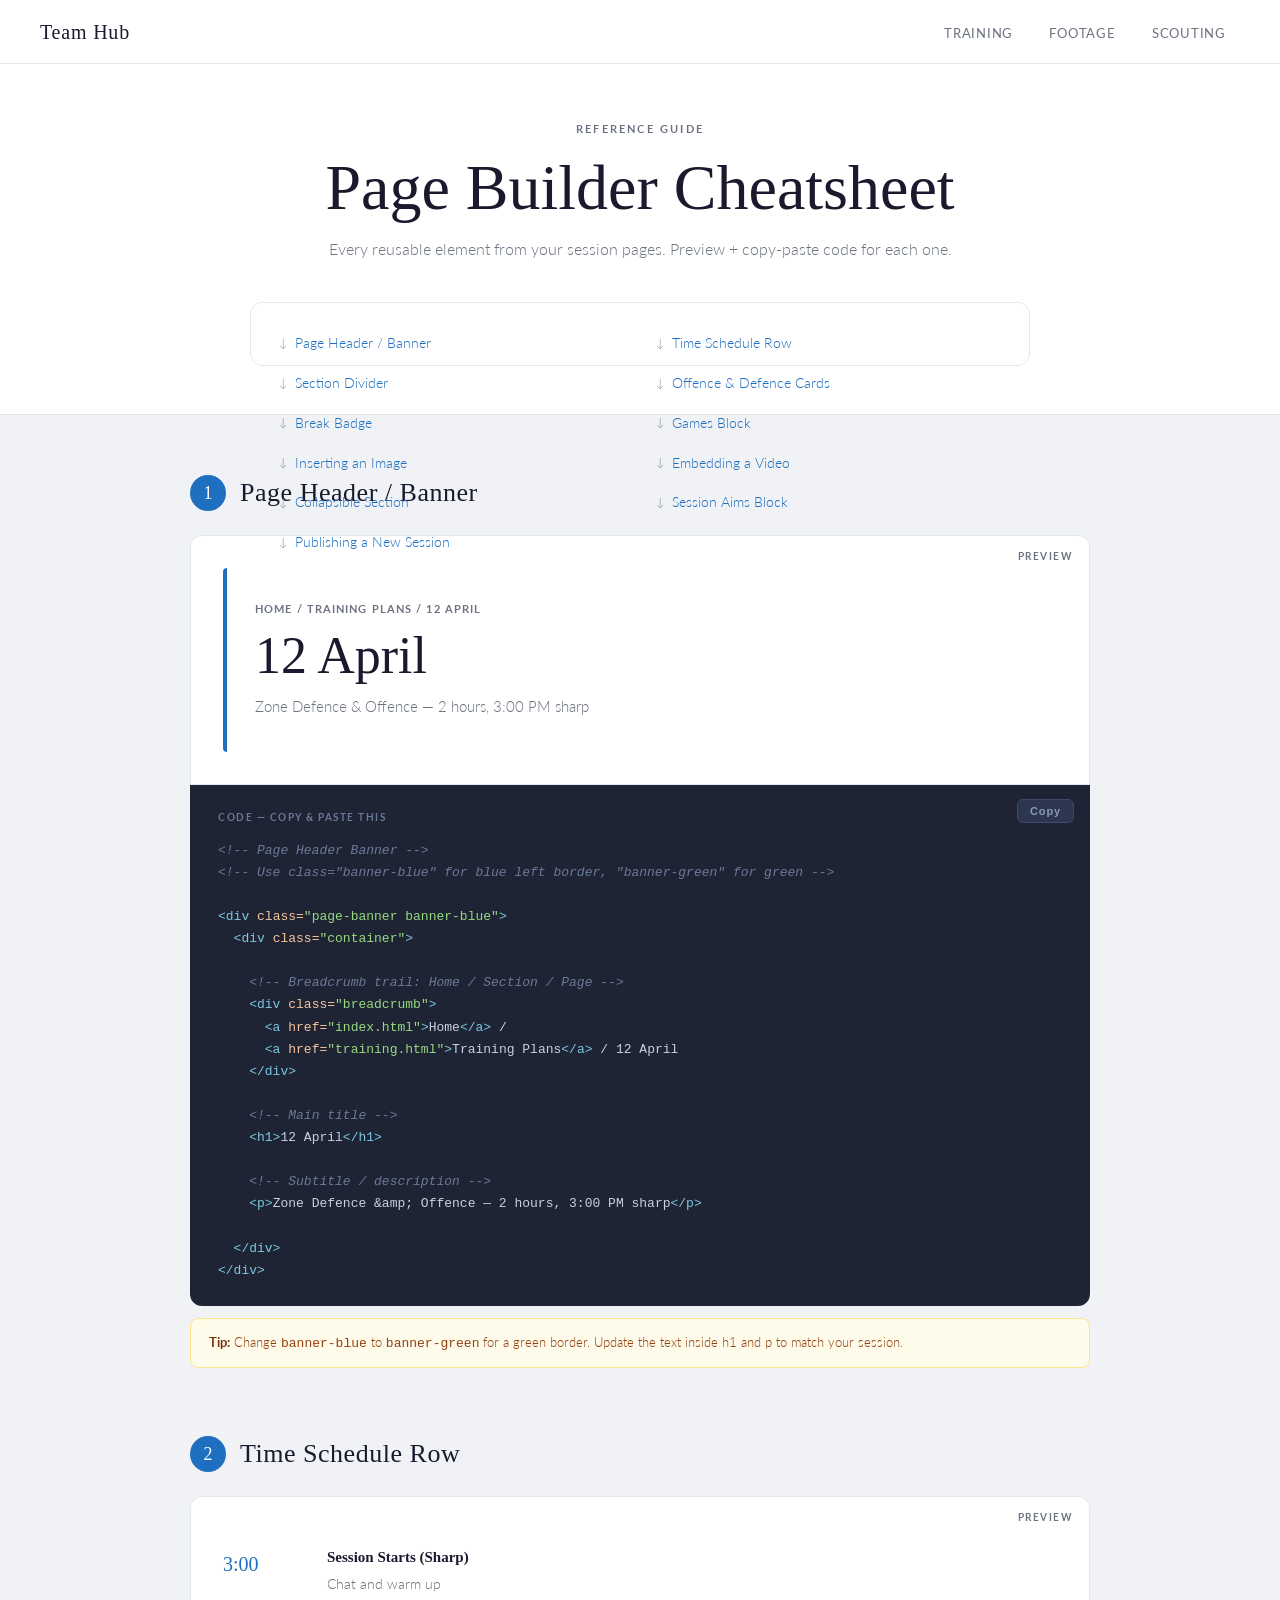
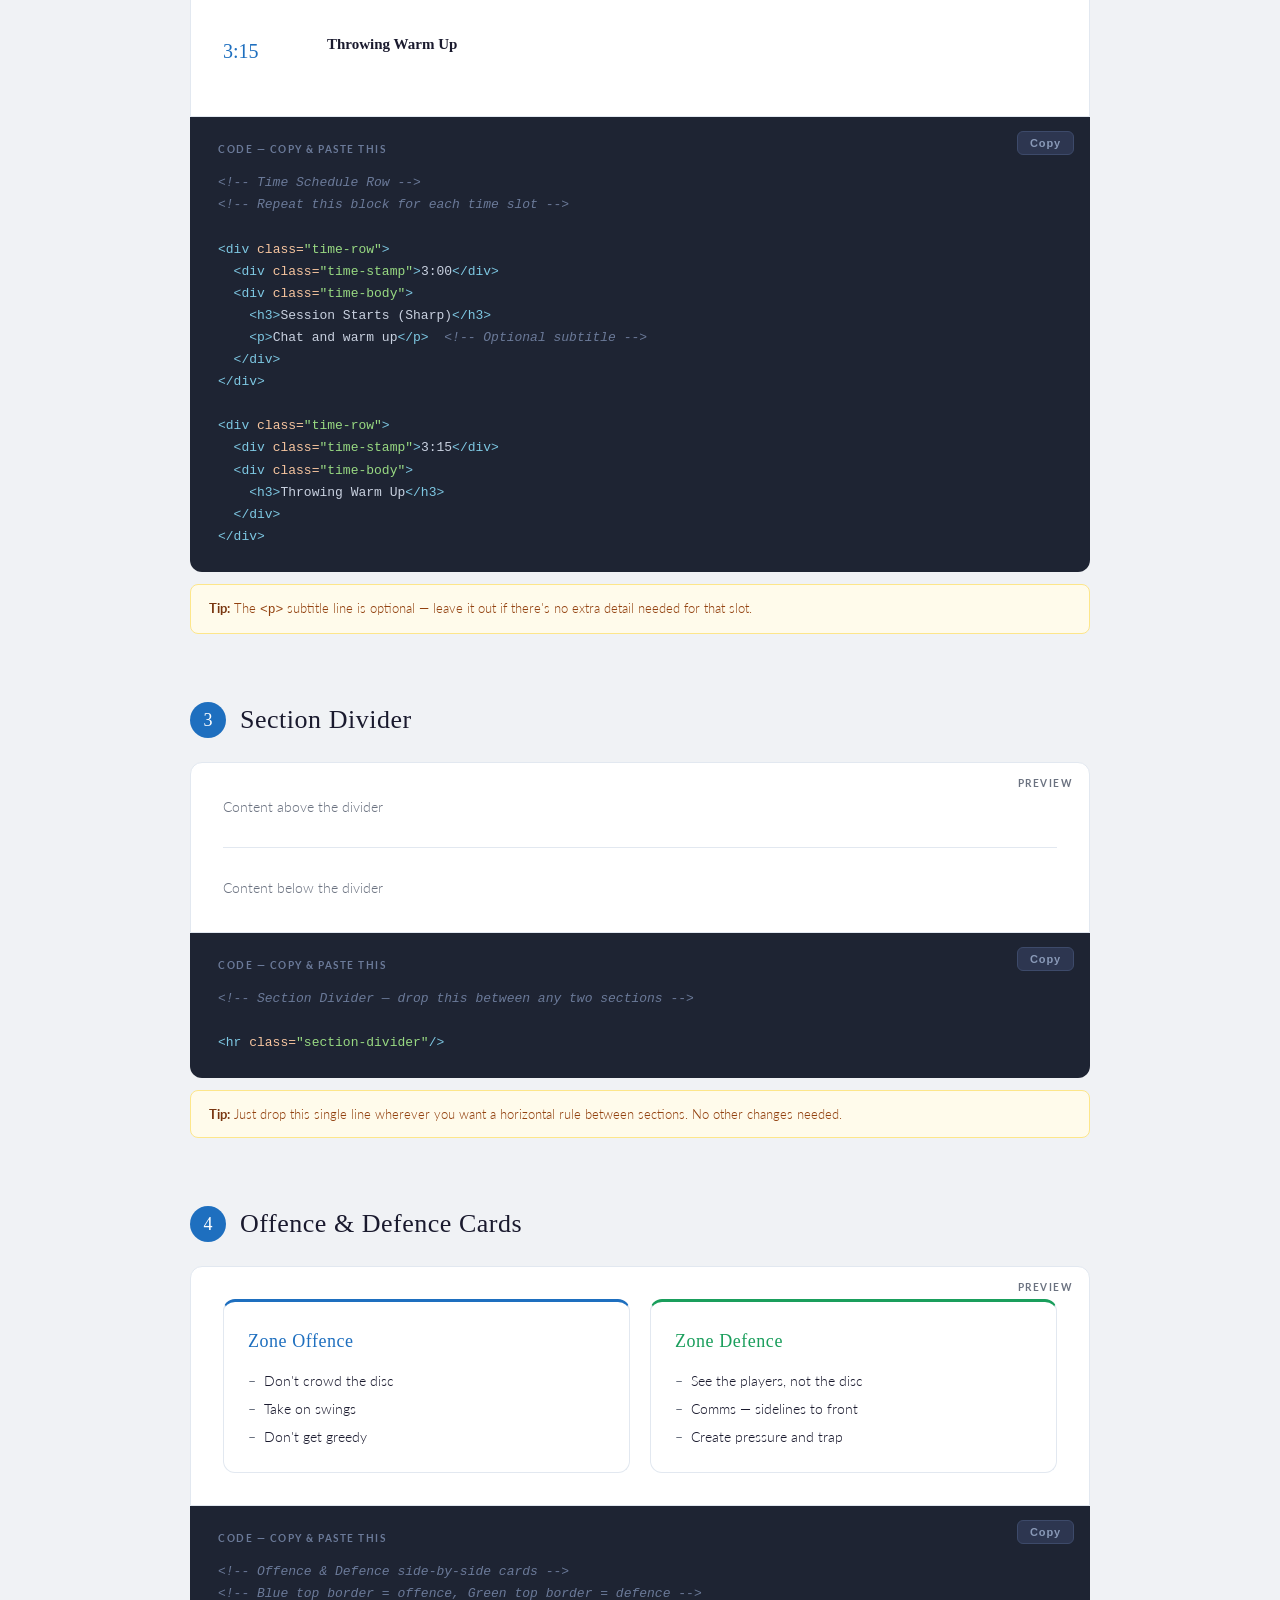
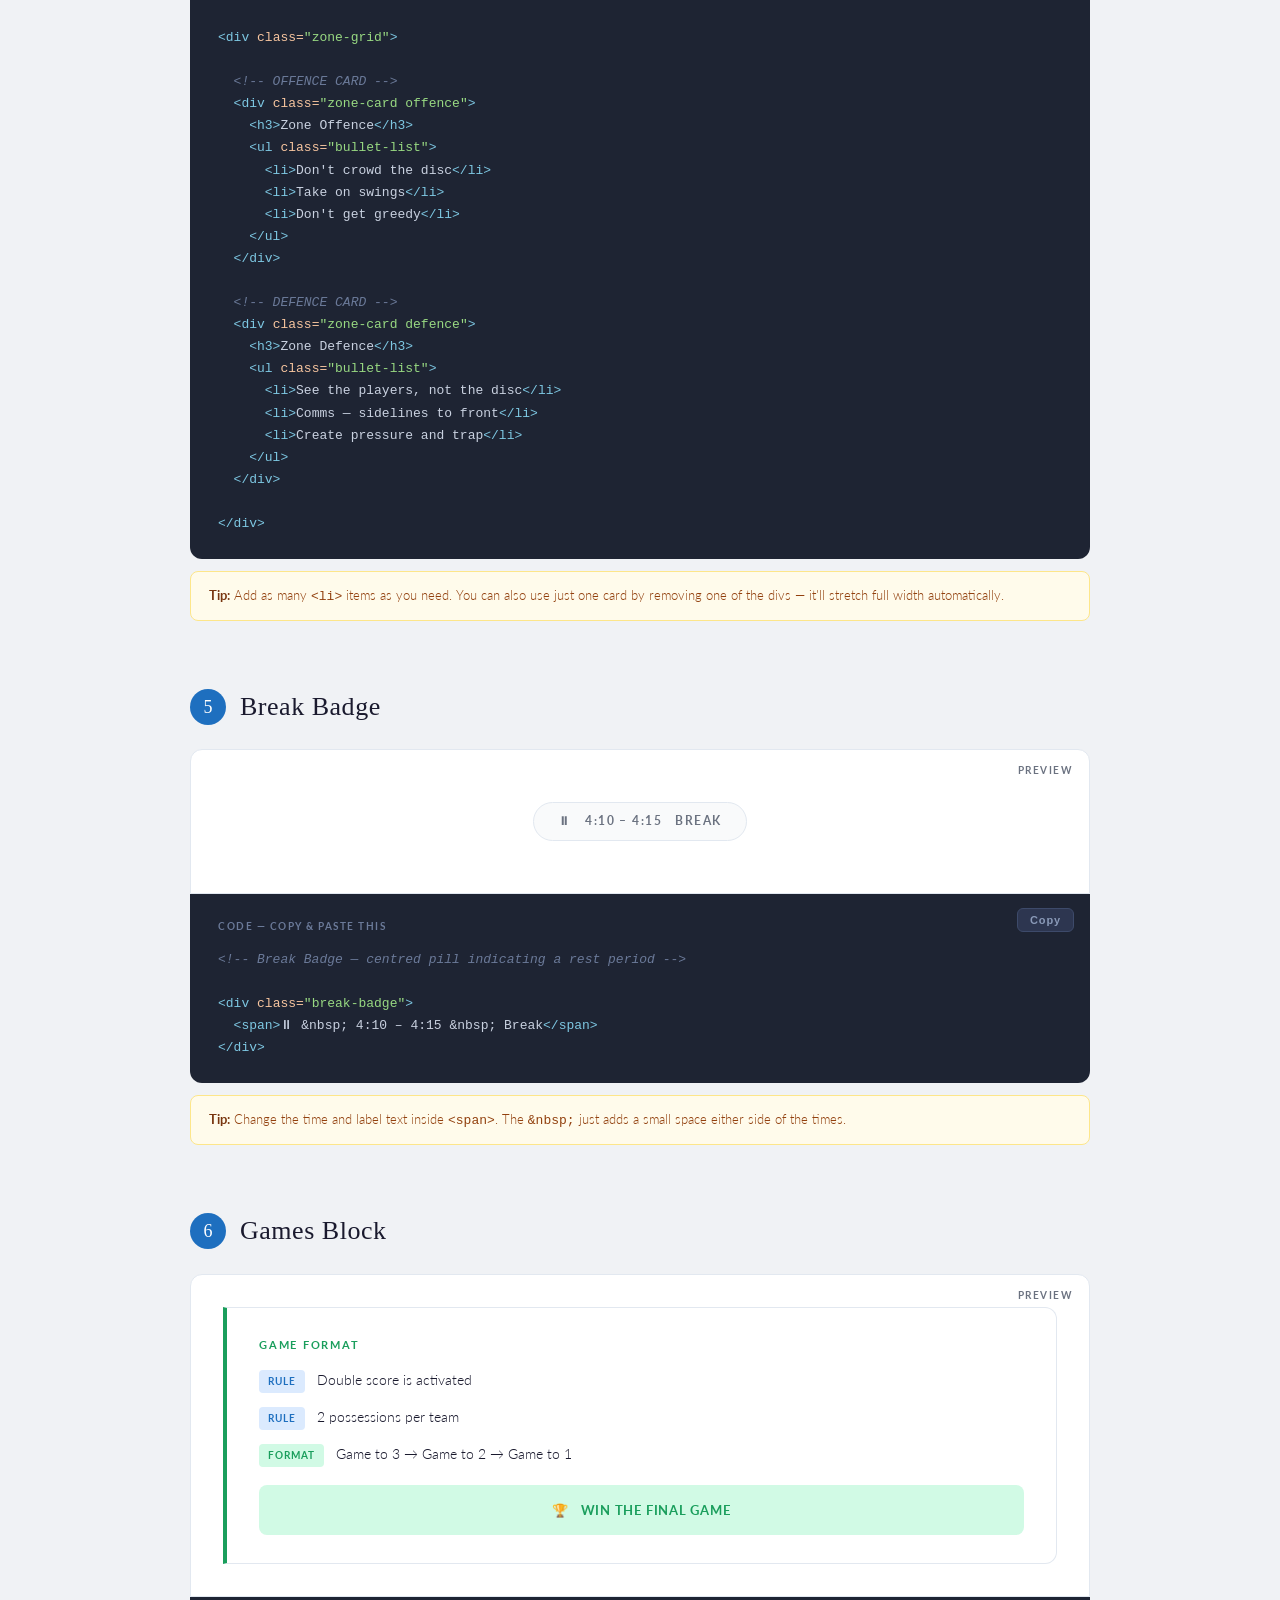
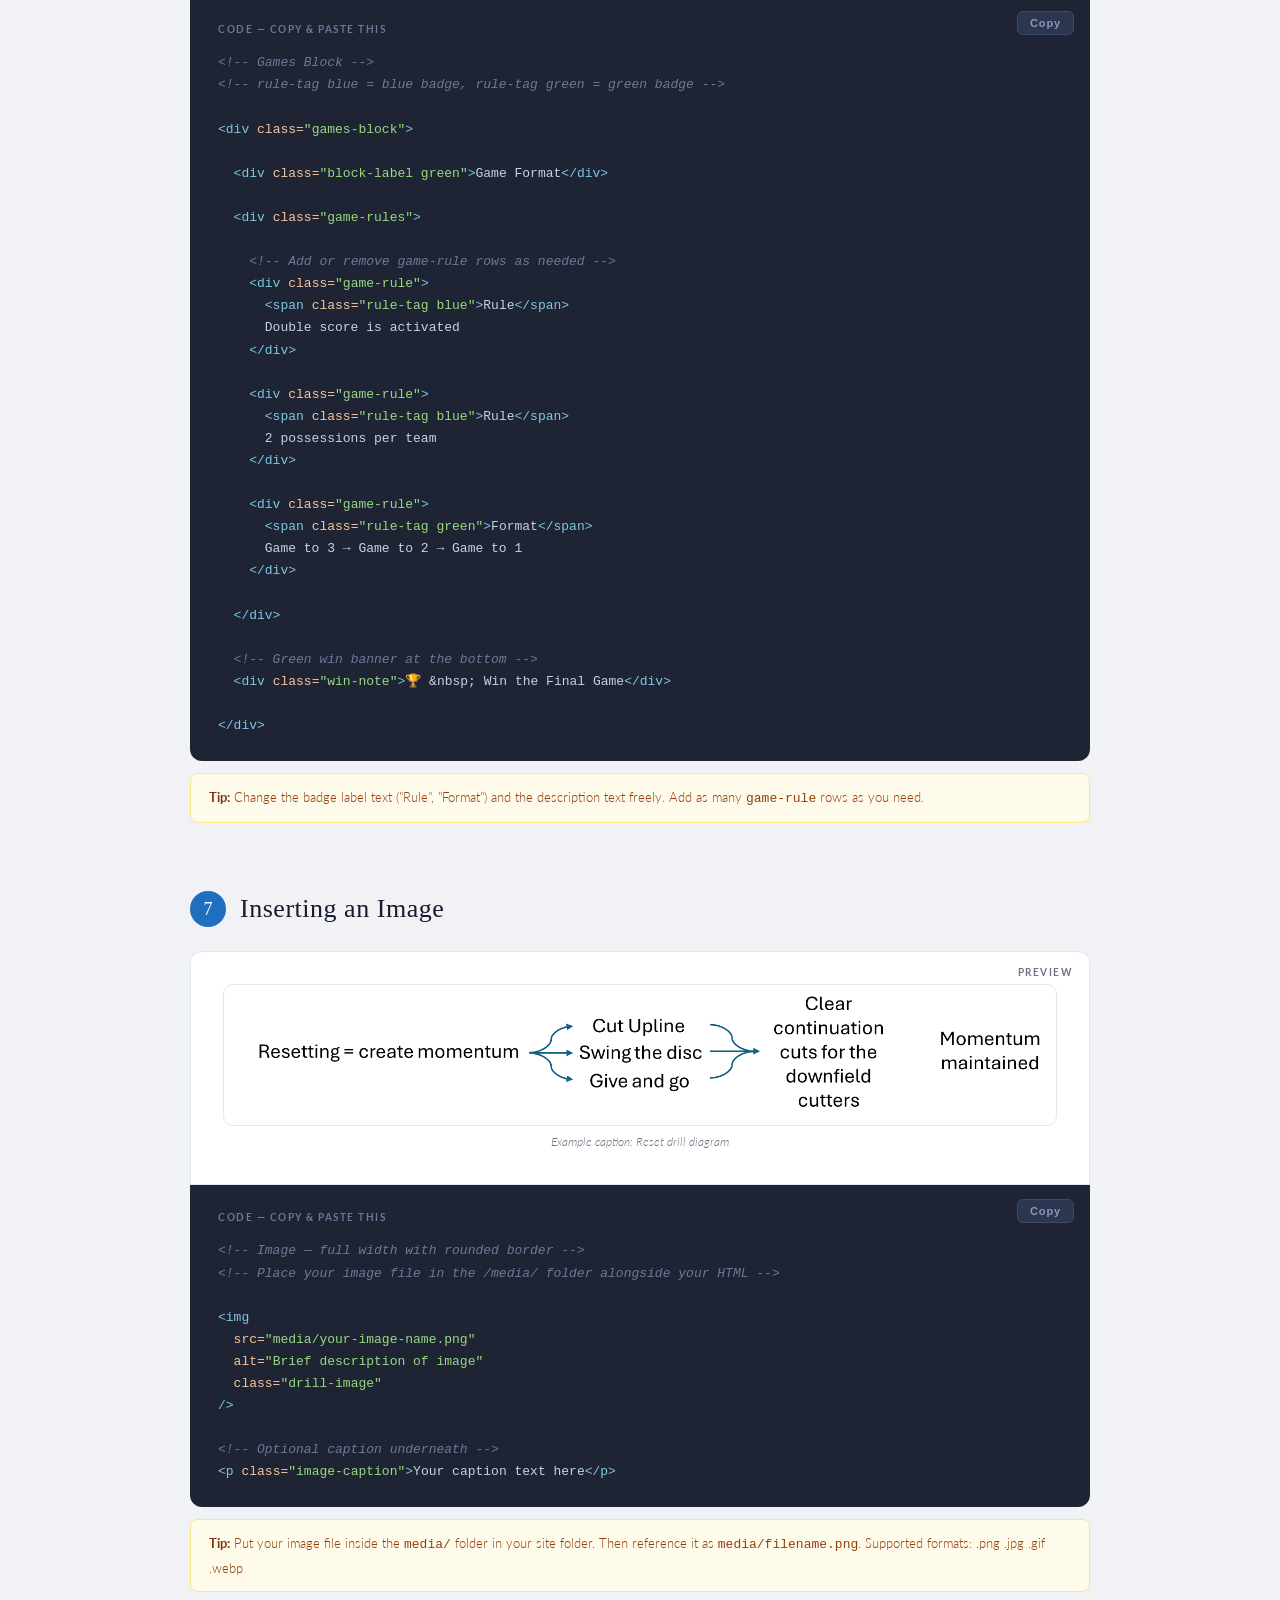
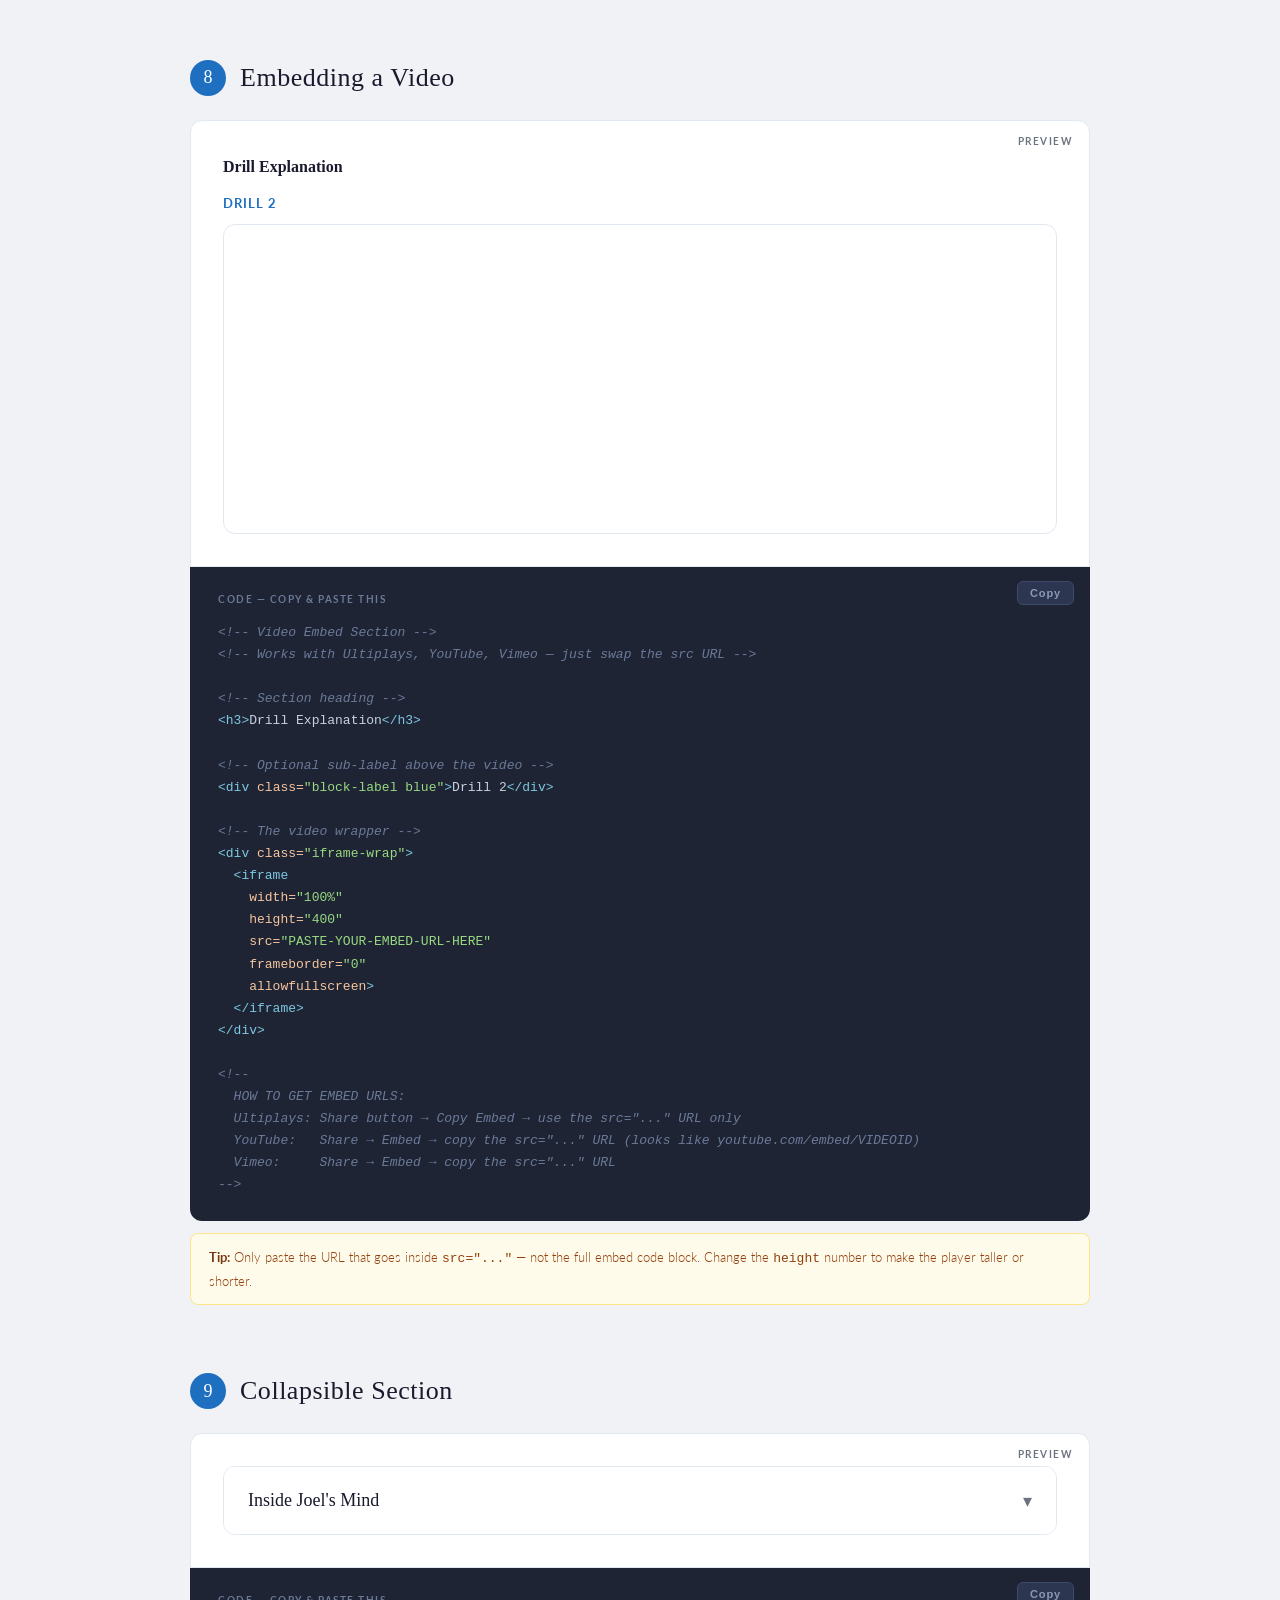
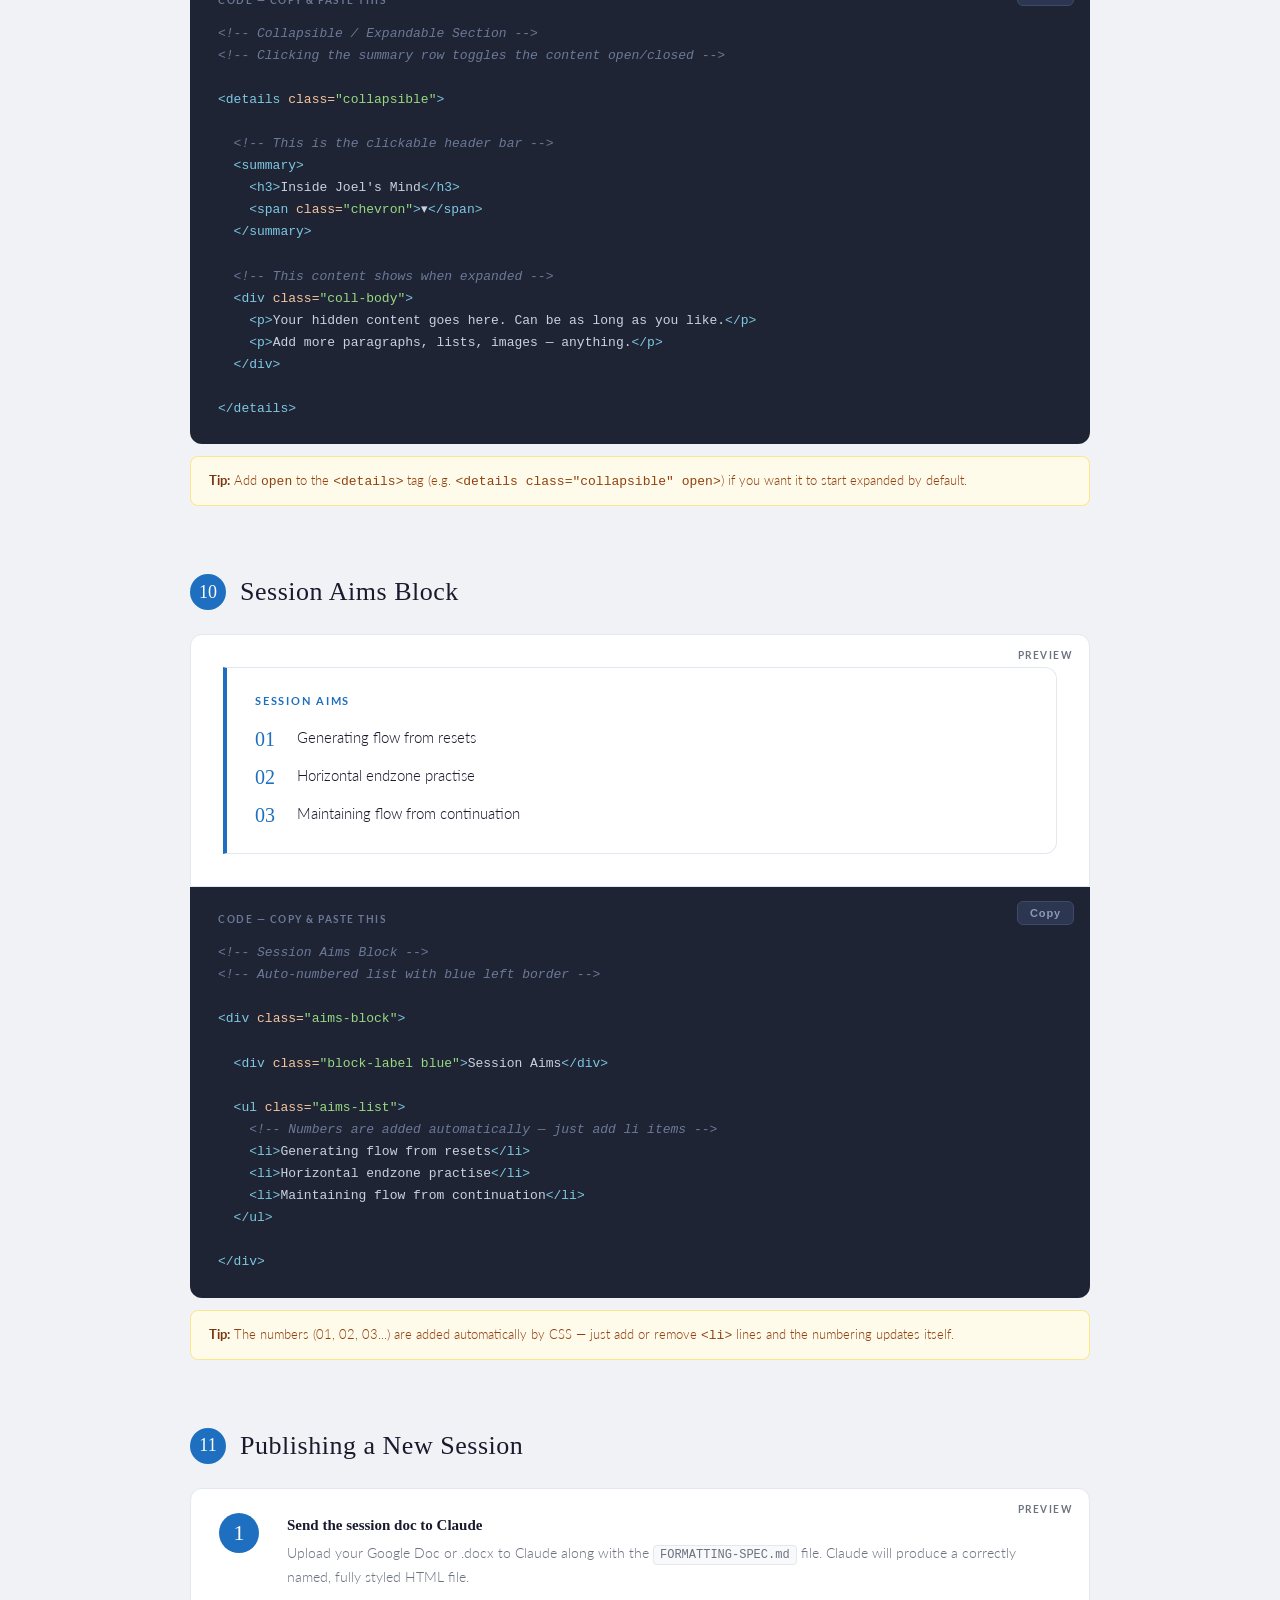
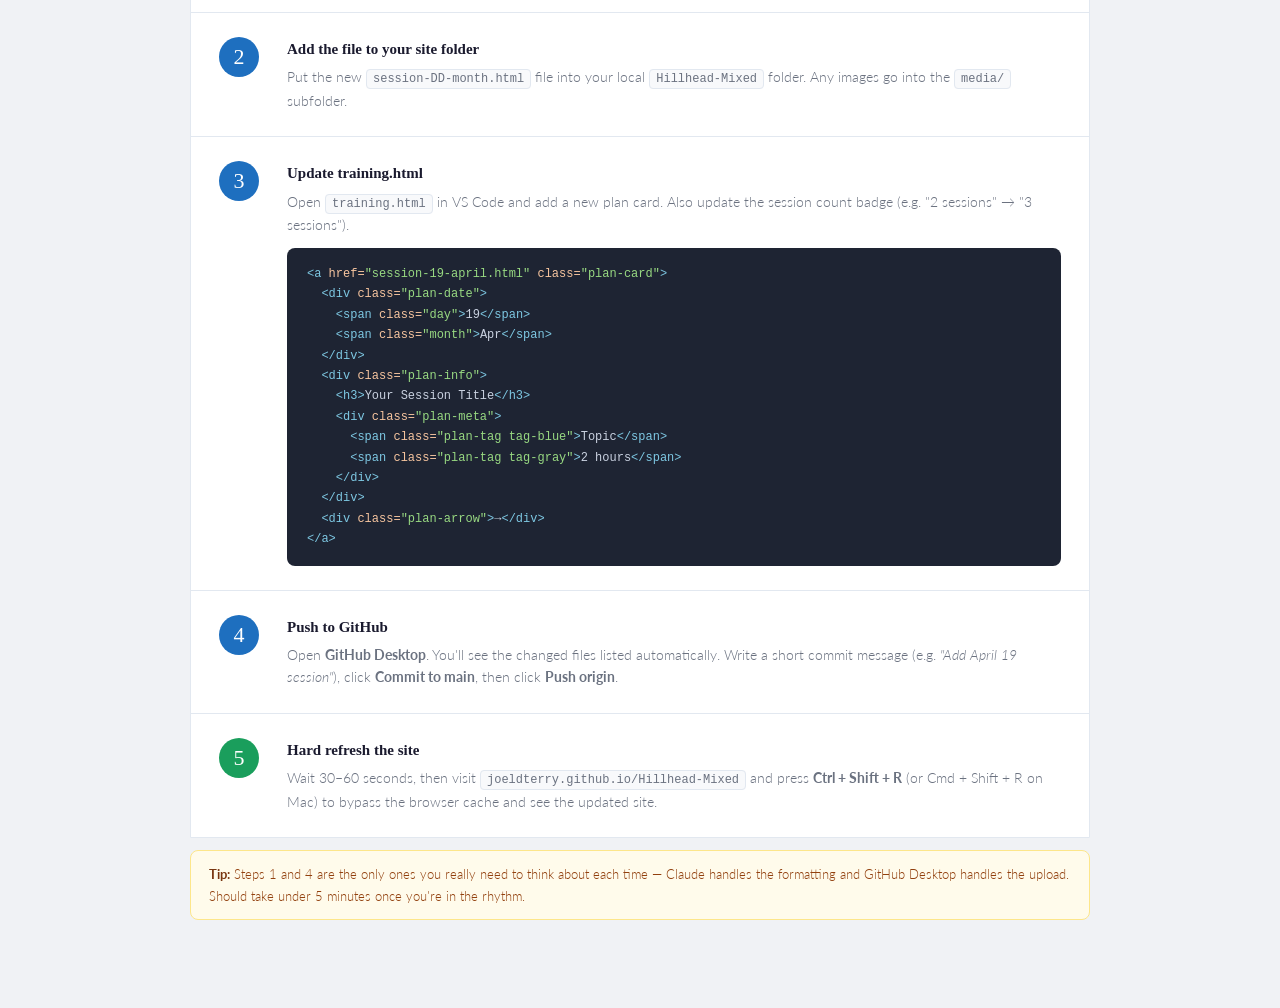
==== commit 452f297c: "update" ====
--- a/cheatsheet.html
+++ b/cheatsheet.html
@@ -299,6 +299,7 @@
       <a href="#video">Embedding a Video</a>
       <a href="#collapsible">Collapsible Section</a>
       <a href="#aims">Session Aims Block</a>
+      <a href="#publish">Publishing a New Session</a>
     </nav>
   </div>
 
@@ -762,6 +763,85 @@
       <div class="tip-box"><strong>Tip:</strong> The numbers (01, 02, 03...) are added automatically by CSS — just add or remove <code>&lt;li&gt;</code> lines and the numbering updates itself.</div>
     </div>
 
+    <!-- ============================================================
+         11. PUBLISHING A NEW SESSION
+         ============================================================ -->
+    <div class="component-section" id="publish">
+      <div class="component-label">
+        <div class="num">11</div>
+        <h2>Publishing a New Session</h2>
+      </div>
+
+      <div class="preview-box" style="padding:0; overflow:hidden;">
+
+        <div style="display:flex; flex-direction:column; gap:0;">
+
+          <!-- Step 1 -->
+          <div style="display:grid; grid-template-columns:48px 1fr; gap:20px; align-items:start; padding:24px 28px; border-bottom:1px solid var(--border);">
+            <div style="background:var(--blue);color:white;font-family:'Mackintosh',Georgia,serif;font-size:22px;width:40px;height:40px;border-radius:50%;display:flex;align-items:center;justify-content:center;flex-shrink:0;">1</div>
+            <div>
+              <h3 style="font-size:15px;font-weight:700;color:var(--text);margin-bottom:4px;">Send the session doc to Claude</h3>
+              <p style="font-size:14px;color:var(--muted);line-height:1.6;">Upload your Google Doc or .docx to Claude along with the <code style="background:var(--bg);border:1px solid var(--border);padding:2px 6px;border-radius:4px;font-size:12px;">FORMATTING-SPEC.md</code> file. Claude will produce a correctly named, fully styled HTML file.</p>
+            </div>
+          </div>
+
+          <!-- Step 2 -->
+          <div style="display:grid; grid-template-columns:48px 1fr; gap:20px; align-items:start; padding:24px 28px; border-bottom:1px solid var(--border);">
+            <div style="background:var(--blue);color:white;font-family:'Mackintosh',Georgia,serif;font-size:22px;width:40px;height:40px;border-radius:50%;display:flex;align-items:center;justify-content:center;flex-shrink:0;">2</div>
+            <div>
+              <h3 style="font-size:15px;font-weight:700;color:var(--text);margin-bottom:4px;">Add the file to your site folder</h3>
+              <p style="font-size:14px;color:var(--muted);line-height:1.6;">Put the new <code style="background:var(--bg);border:1px solid var(--border);padding:2px 6px;border-radius:4px;font-size:12px;">session-DD-month.html</code> file into your local <code style="background:var(--bg);border:1px solid var(--border);padding:2px 6px;border-radius:4px;font-size:12px;">Hillhead-Mixed</code> folder. Any images go into the <code style="background:var(--bg);border:1px solid var(--border);padding:2px 6px;border-radius:4px;font-size:12px;">media/</code> subfolder.</p>
+            </div>
+          </div>
+
+          <!-- Step 3 -->
+          <div style="display:grid; grid-template-columns:48px 1fr; gap:20px; align-items:start; padding:24px 28px; border-bottom:1px solid var(--border);">
+            <div style="background:var(--blue);color:white;font-family:'Mackintosh',Georgia,serif;font-size:22px;width:40px;height:40px;border-radius:50%;display:flex;align-items:center;justify-content:center;flex-shrink:0;">3</div>
+            <div>
+              <h3 style="font-size:15px;font-weight:700;color:var(--text);margin-bottom:4px;">Update training.html</h3>
+              <p style="font-size:14px;color:var(--muted);line-height:1.6;margin-bottom:12px;">Open <code style="background:var(--bg);border:1px solid var(--border);padding:2px 6px;border-radius:4px;font-size:12px;">training.html</code> in VS Code and add a new plan card. Also update the session count badge (e.g. "2 sessions" → "3 sessions").</p>
+              <div style="background:#1e2433;border-radius:8px;padding:16px 20px;overflow-x:auto;">
+                <pre style="margin:0;font-family:'Courier New',monospace;font-size:12px;line-height:1.7;color:#c9d1e0;white-space:pre;"><span style="color:#7ec8e3;">&lt;a</span> <span style="color:#f7c59f;">href=</span><span style="color:#98d982;">"session-19-april.html"</span> <span style="color:#f7c59f;">class=</span><span style="color:#98d982;">"plan-card"</span><span style="color:#7ec8e3;">&gt;</span>
+  <span style="color:#7ec8e3;">&lt;div</span> <span style="color:#f7c59f;">class=</span><span style="color:#98d982;">"plan-date"</span><span style="color:#7ec8e3;">&gt;</span>
+    <span style="color:#7ec8e3;">&lt;span</span> <span style="color:#f7c59f;">class=</span><span style="color:#98d982;">"day"</span><span style="color:#7ec8e3;">&gt;</span>19<span style="color:#7ec8e3;">&lt;/span&gt;</span>
+    <span style="color:#7ec8e3;">&lt;span</span> <span style="color:#f7c59f;">class=</span><span style="color:#98d982;">"month"</span><span style="color:#7ec8e3;">&gt;</span>Apr<span style="color:#7ec8e3;">&lt;/span&gt;</span>
+  <span style="color:#7ec8e3;">&lt;/div&gt;</span>
+  <span style="color:#7ec8e3;">&lt;div</span> <span style="color:#f7c59f;">class=</span><span style="color:#98d982;">"plan-info"</span><span style="color:#7ec8e3;">&gt;</span>
+    <span style="color:#7ec8e3;">&lt;h3&gt;</span>Your Session Title<span style="color:#7ec8e3;">&lt;/h3&gt;</span>
+    <span style="color:#7ec8e3;">&lt;div</span> <span style="color:#f7c59f;">class=</span><span style="color:#98d982;">"plan-meta"</span><span style="color:#7ec8e3;">&gt;</span>
+      <span style="color:#7ec8e3;">&lt;span</span> <span style="color:#f7c59f;">class=</span><span style="color:#98d982;">"plan-tag tag-blue"</span><span style="color:#7ec8e3;">&gt;</span>Topic<span style="color:#7ec8e3;">&lt;/span&gt;</span>
+      <span style="color:#7ec8e3;">&lt;span</span> <span style="color:#f7c59f;">class=</span><span style="color:#98d982;">"plan-tag tag-gray"</span><span style="color:#7ec8e3;">&gt;</span>2 hours<span style="color:#7ec8e3;">&lt;/span&gt;</span>
+    <span style="color:#7ec8e3;">&lt;/div&gt;</span>
+  <span style="color:#7ec8e3;">&lt;/div&gt;</span>
+  <span style="color:#7ec8e3;">&lt;div</span> <span style="color:#f7c59f;">class=</span><span style="color:#98d982;">"plan-arrow"</span><span style="color:#7ec8e3;">&gt;</span>→<span style="color:#7ec8e3;">&lt;/div&gt;</span>
+<span style="color:#7ec8e3;">&lt;/a&gt;</span></pre>
+              </div>
+            </div>
+          </div>
+
+          <!-- Step 4 -->
+          <div style="display:grid; grid-template-columns:48px 1fr; gap:20px; align-items:start; padding:24px 28px; border-bottom:1px solid var(--border);">
+            <div style="background:var(--blue);color:white;font-family:'Mackintosh',Georgia,serif;font-size:22px;width:40px;height:40px;border-radius:50%;display:flex;align-items:center;justify-content:center;flex-shrink:0;">4</div>
+            <div>
+              <h3 style="font-size:15px;font-weight:700;color:var(--text);margin-bottom:4px;">Push to GitHub</h3>
+              <p style="font-size:14px;color:var(--muted);line-height:1.6;">Open <strong>GitHub Desktop</strong>. You'll see the changed files listed automatically. Write a short commit message (e.g. <em>"Add April 19 session"</em>), click <strong>Commit to main</strong>, then click <strong>Push origin</strong>.</p>
+            </div>
+          </div>
+
+          <!-- Step 5 -->
+          <div style="display:grid; grid-template-columns:48px 1fr; gap:20px; align-items:start; padding:24px 28px;">
+            <div style="background:var(--green);color:white;font-family:'Mackintosh',Georgia,serif;font-size:22px;width:40px;height:40px;border-radius:50%;display:flex;align-items:center;justify-content:center;flex-shrink:0;">5</div>
+            <div>
+              <h3 style="font-size:15px;font-weight:700;color:var(--text);margin-bottom:4px;">Hard refresh the site</h3>
+              <p style="font-size:14px;color:var(--muted);line-height:1.6;">Wait 30–60 seconds, then visit <code style="background:var(--bg);border:1px solid var(--border);padding:2px 6px;border-radius:4px;font-size:12px;">joeldterry.github.io/Hillhead-Mixed</code> and press <strong>Ctrl + Shift + R</strong> (or Cmd + Shift + R on Mac) to bypass the browser cache and see the updated site.</p>
+            </div>
+          </div>
+
+        </div>
+      </div>
+      <div class="tip-box"><strong>Tip:</strong> Steps 1 and 4 are the only ones you really need to think about each time — Claude handles the formatting and GitHub Desktop handles the upload. Should take under 5 minutes once you're in the rhythm.</div>
+    </div>
+
   </div><!-- /tut-container -->
 
   <script>
